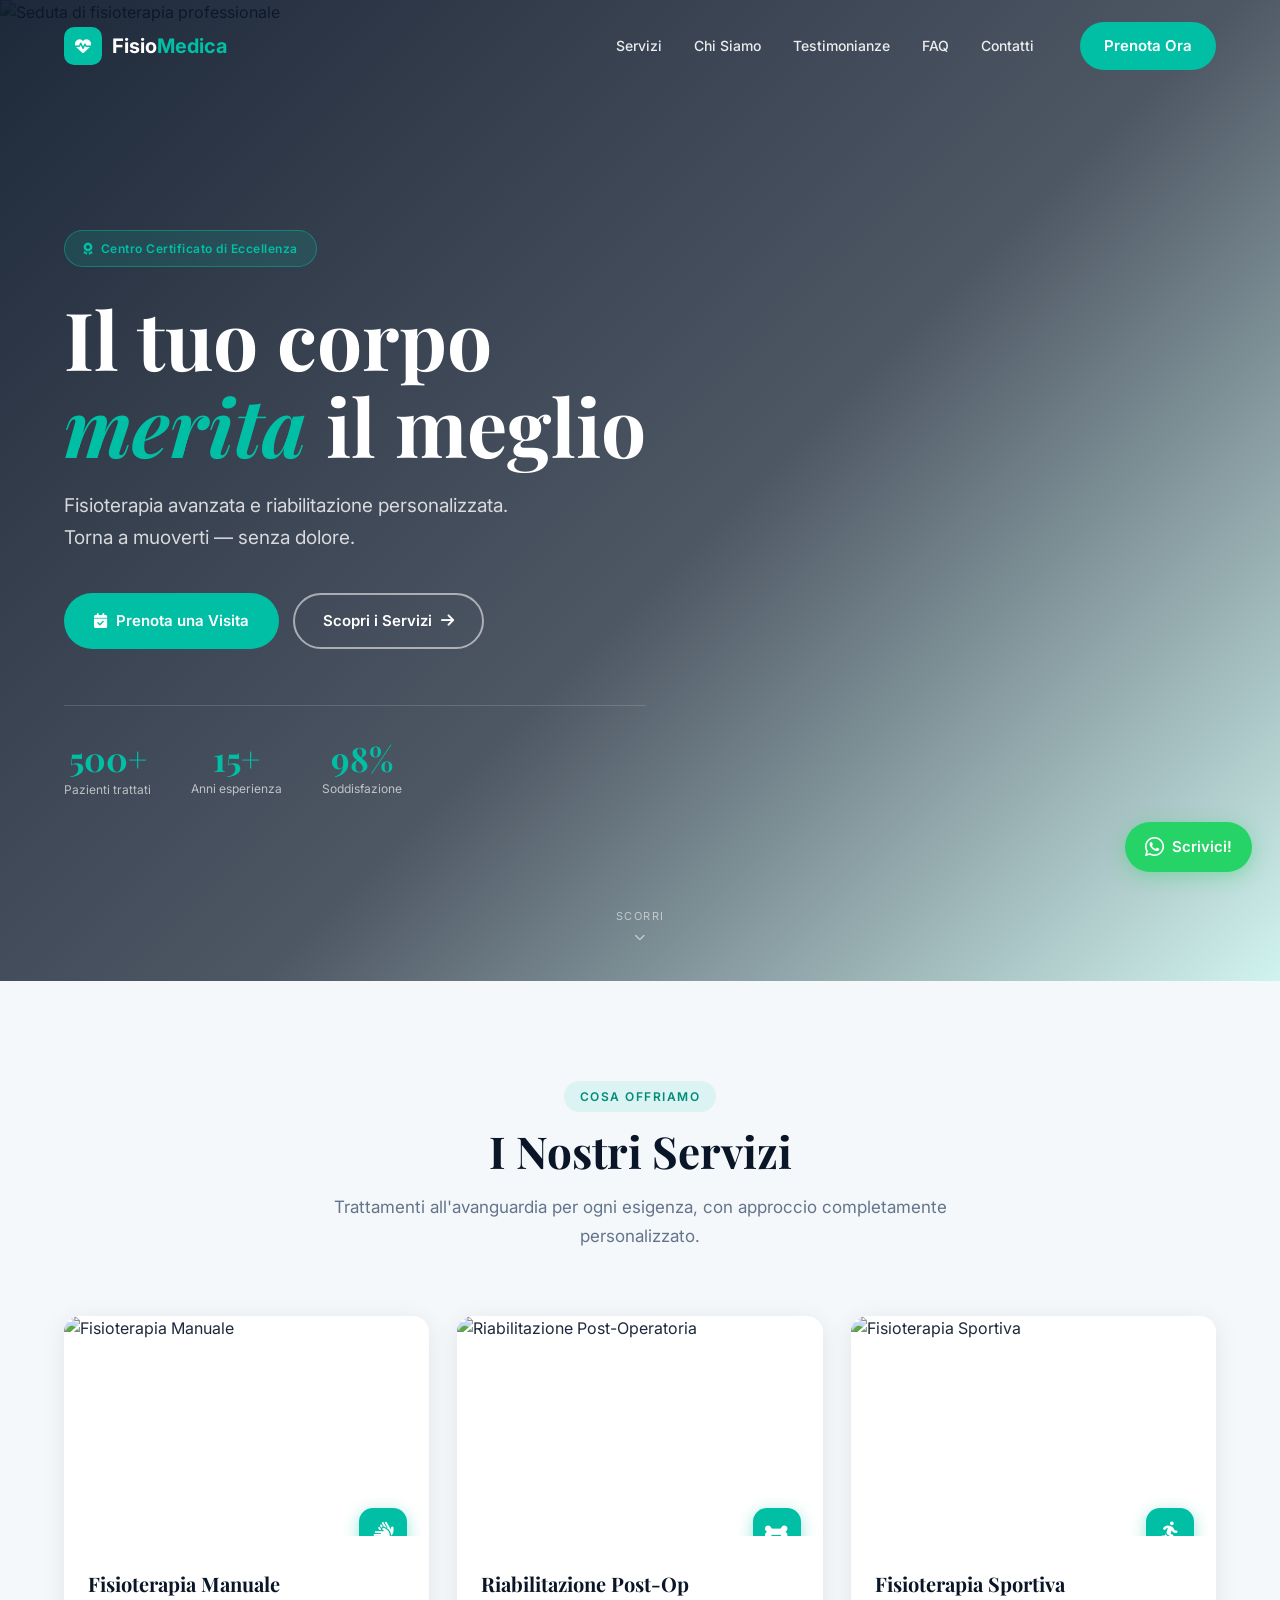
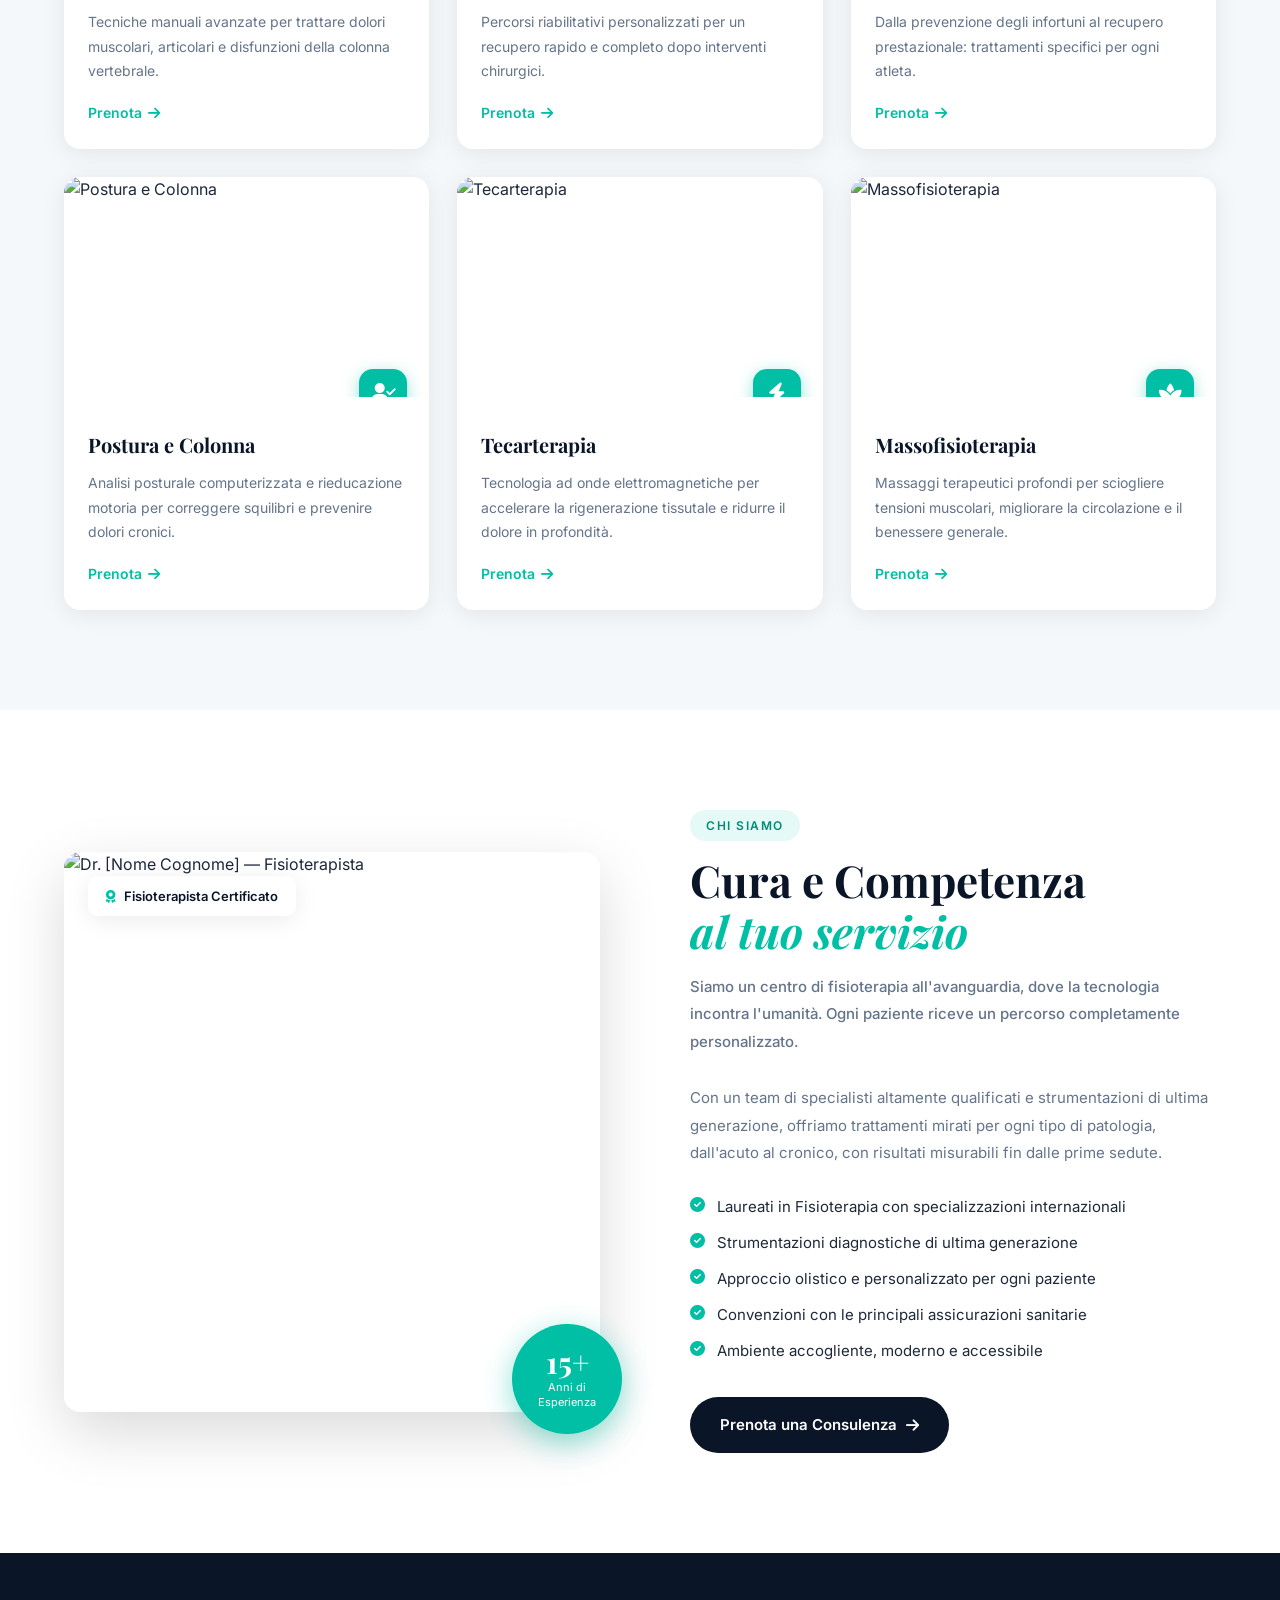
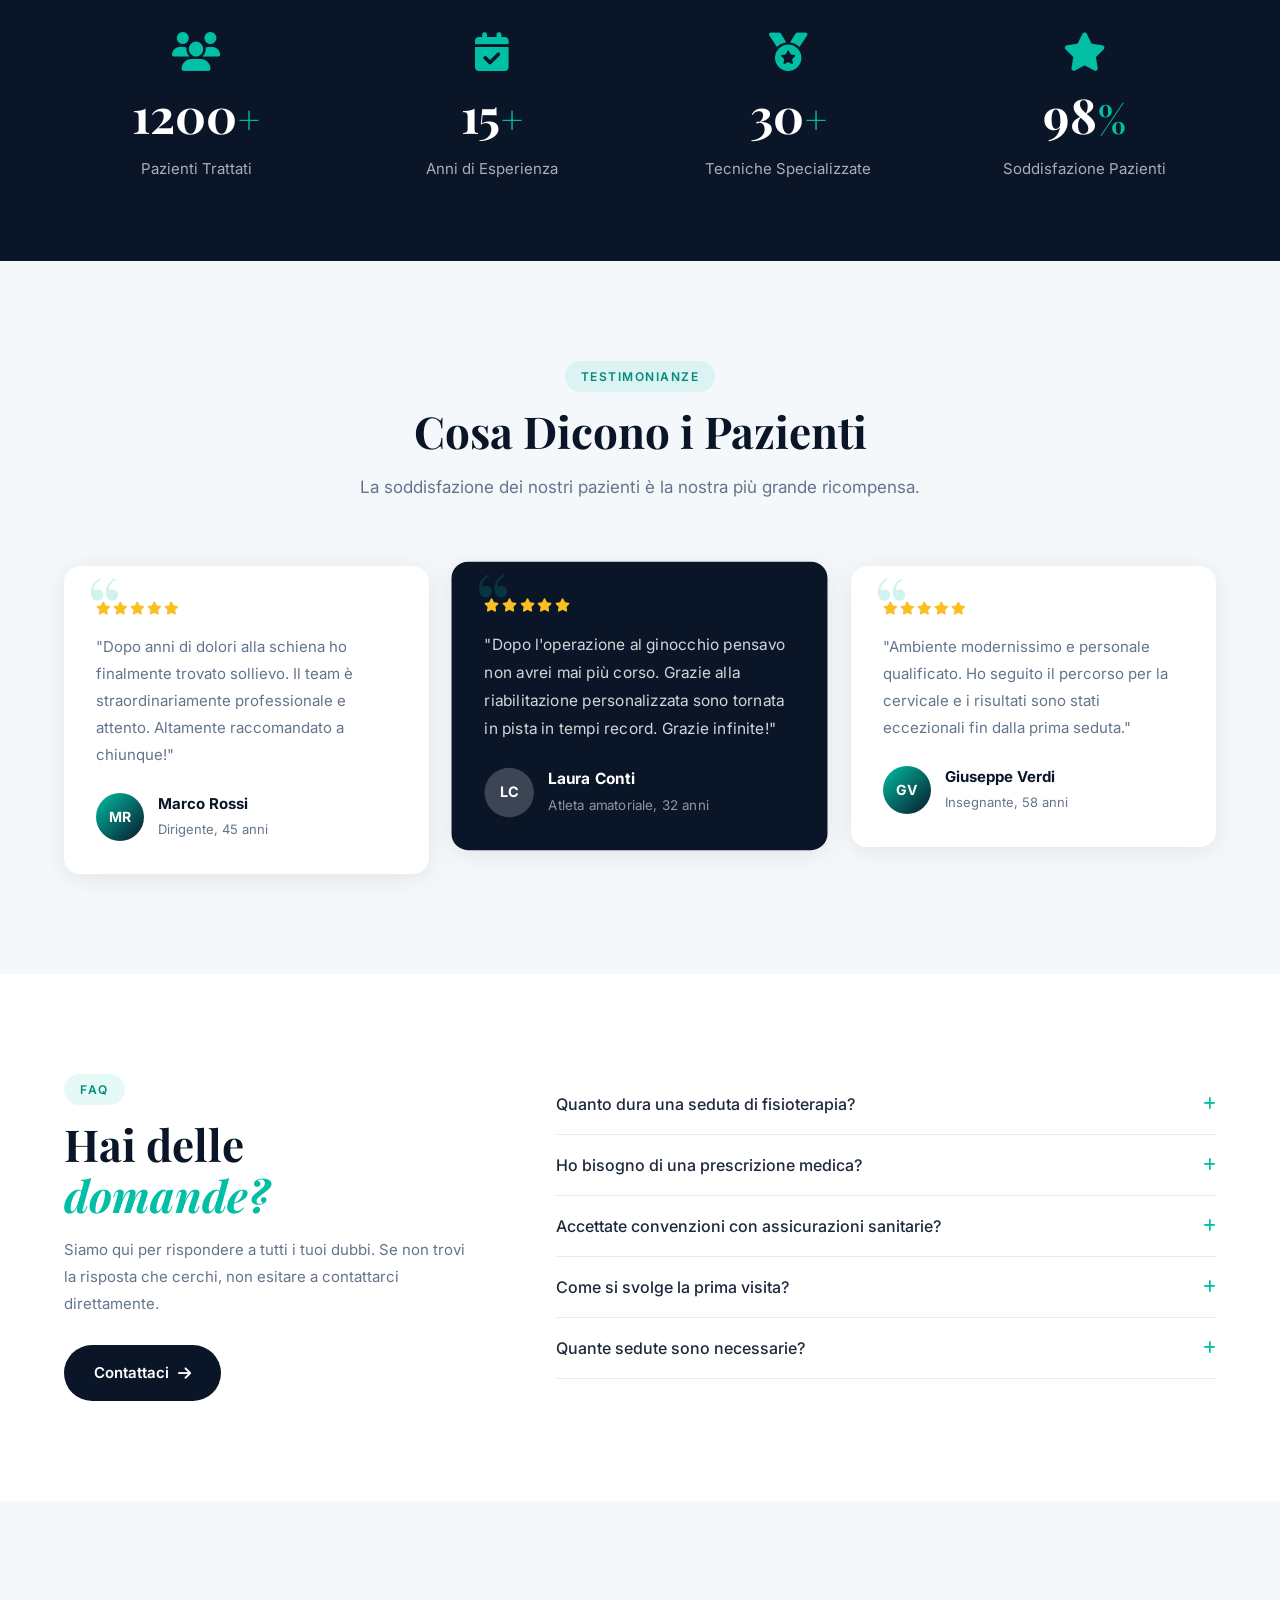
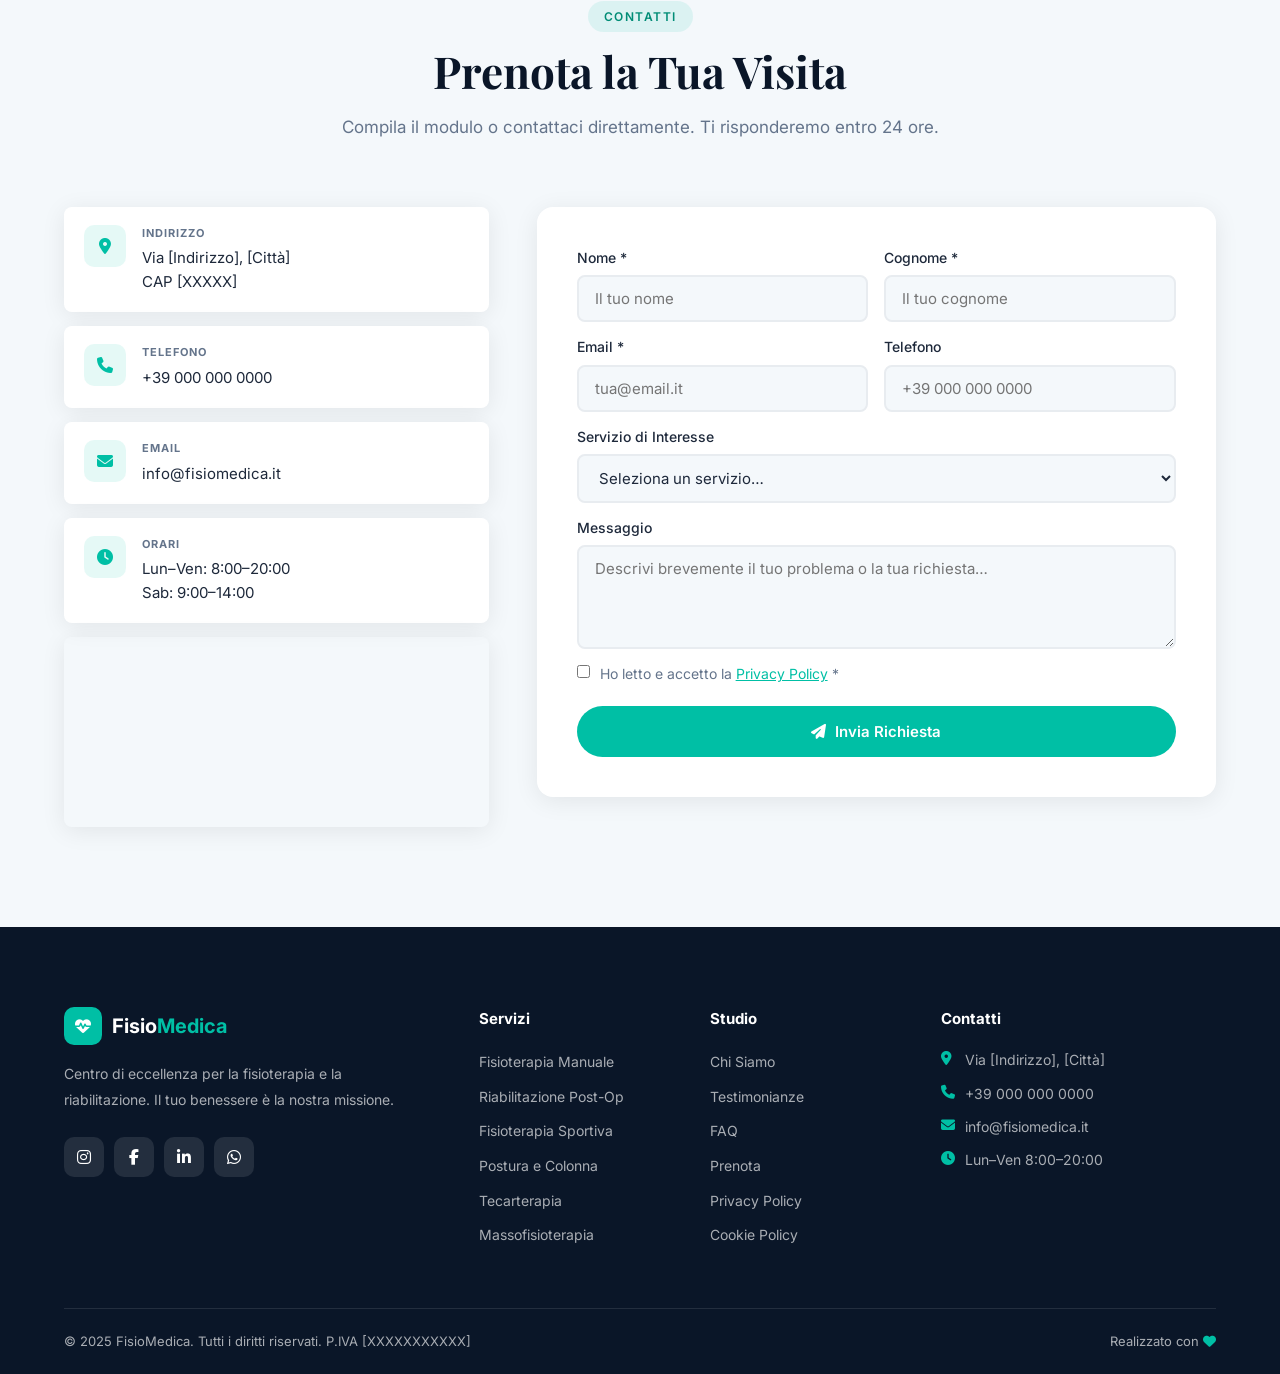
==== index.html @ 2ef1a416 "Add files via upload" ====
<!DOCTYPE html>
<html lang="it">
<head>
  <meta charset="UTF-8">
  <meta name="viewport" content="width=device-width, initial-scale=1.0">
  <title>FisioMedica | Fisioterapia Avanzata</title>
  <meta name="description" content="Centro di fisioterapia avanzata. Trattamenti personalizzati, tecnologie all'avanguardia e professionisti esperti per il tuo recupero.">
  <meta property="og:title" content="FisioMedica | Fisioterapia Avanzata">
  <meta property="og:description" content="Centro di eccellenza per la fisioterapia e la riabilitazione.">
  <meta property="og:type" content="website">
  <link rel="icon" href="data:image/svg+xml,<svg xmlns='http://www.w3.org/2000/svg' viewBox='0 0 100 100'><text y='.9em' font-size='90'>🩺</text></svg>">
  <link rel="preconnect" href="https://fonts.googleapis.com">
  <link rel="preconnect" href="https://fonts.gstatic.com" crossorigin>
  <link href="https://fonts.googleapis.com/css2?family=Playfair+Display:ital,wght@0,400;0,600;0,700;1,400&family=Inter:wght@300;400;500;600&display=swap" rel="stylesheet">
  <link rel="stylesheet" href="https://cdnjs.cloudflare.com/ajax/libs/font-awesome/6.5.0/css/all.min.css">
  <link rel="stylesheet" href="css/style.css">
</head>
<body>

<!-- NAVBAR -->
<nav class="navbar" id="navbar">
  <div class="nav-container">
    <a href="#" class="nav-logo">
      <span class="logo-icon"><i class="fas fa-heartbeat"></i></span>
      <span class="logo-text">Fisio<span class="accent">Medica</span></span>
    </a>
    <ul class="nav-menu" id="navMenu">
      <li><a href="#servizi"       class="nav-link">Servizi</a></li>
      <li><a href="#about"         class="nav-link">Chi Siamo</a></li>
      <li><a href="#testimonianze" class="nav-link">Testimonianze</a></li>
      <li><a href="#faq"           class="nav-link">FAQ</a></li>
      <li><a href="#contatti"      class="nav-link">Contatti</a></li>
    </ul>
    <a href="#contatti" class="btn btn-accent nav-cta">Prenota Ora</a>
    <button class="hamburger" id="hamburger" aria-label="Apri menu">
      <span></span><span></span><span></span>
    </button>
  </div>
</nav>

<!-- HERO -->
<section class="hero" id="hero">
  <div class="hero-bg">
    <img
      src="https://images.unsplash.com/photo-1576091160399-112ba8d25d1f?auto=format&fit=crop&w=1920&q=80"
      alt="Seduta di fisioterapia professionale"
      class="hero-img">
    <div class="hero-overlay"></div>
  </div>
  <div class="hero-content">
    <div class="hero-badge">
      <i class="fas fa-award"></i>
      <span>Centro Certificato di Eccellenza</span>
    </div>
    <h1 class="hero-title">
      Il tuo corpo<br>
      <em>merita</em> il meglio
    </h1>
    <p class="hero-subtitle">
      Fisioterapia avanzata e riabilitazione personalizzata.<br>
      Torna a muoverti — senza dolore.
    </p>
    <div class="hero-cta">
      <a href="#contatti" class="btn btn-accent">
        <i class="fas fa-calendar-check"></i>Prenota una Visita
      </a>
      <a href="#servizi" class="btn btn-ghost">
        Scopri i Servizi<i class="fas fa-arrow-right"></i>
      </a>
    </div>
    <div class="hero-stats">
      <div class="hero-stat">
        <span class="stat-number">500+</span>
        <span class="stat-label">Pazienti trattati</span>
      </div>
      <div class="hero-stat">
        <span class="stat-number">15+</span>
        <span class="stat-label">Anni esperienza</span>
      </div>
      <div class="hero-stat">
        <span class="stat-number">98%</span>
        <span class="stat-label">Soddisfazione</span>
      </div>
    </div>
  </div>
  <a href="#servizi" class="hero-scroll" aria-label="Scorri verso il basso">
    <span>Scorri</span>
    <i class="fas fa-chevron-down"></i>
  </a>
</section>

<!-- SERVICES -->
<section class="services" id="servizi">
  <div class="container">
    <div class="section-header fade-in">
      <span class="section-tag">Cosa Offriamo</span>
      <h2 class="section-title">I Nostri Servizi</h2>
      <p class="section-subtitle">Trattamenti all'avanguardia per ogni esigenza, con approccio completamente personalizzato.</p>
    </div>
    <div class="services-grid">

      <div class="service-card fade-in">
        <div class="service-img">
          <img src="https://images.unsplash.com/photo-1559757148-5c350d0d3c56?auto=format&fit=crop&w=600&q=80"
               alt="Fisioterapia Manuale" loading="lazy">
          <div class="service-icon"><i class="fas fa-hands"></i></div>
        </div>
        <div class="service-body">
          <h3>Fisioterapia Manuale</h3>
          <p>Tecniche manuali avanzate per trattare dolori muscolari, articolari e disfunzioni della colonna vertebrale.</p>
          <a href="#contatti" class="service-link">Prenota <i class="fas fa-arrow-right"></i></a>
        </div>
      </div>

      <div class="service-card fade-in">
        <div class="service-img">
          <img src="https://images.unsplash.com/photo-1571019613454-1cb2f99b2d8b?auto=format&fit=crop&w=600&q=80"
               alt="Riabilitazione Post-Operatoria" loading="lazy">
          <div class="service-icon"><i class="fas fa-bone"></i></div>
        </div>
        <div class="service-body">
          <h3>Riabilitazione Post-Op</h3>
          <p>Percorsi riabilitativi personalizzati per un recupero rapido e completo dopo interventi chirurgici.</p>
          <a href="#contatti" class="service-link">Prenota <i class="fas fa-arrow-right"></i></a>
        </div>
      </div>

      <div class="service-card fade-in">
        <div class="service-img">
          <img src="https://images.unsplash.com/photo-1517836357463-d25dfeac3438?auto=format&fit=crop&w=600&q=80"
               alt="Fisioterapia Sportiva" loading="lazy">
          <div class="service-icon"><i class="fas fa-running"></i></div>
        </div>
        <div class="service-body">
          <h3>Fisioterapia Sportiva</h3>
          <p>Dalla prevenzione degli infortuni al recupero prestazionale: trattamenti specifici per ogni atleta.</p>
          <a href="#contatti" class="service-link">Prenota <i class="fas fa-arrow-right"></i></a>
        </div>
      </div>

      <div class="service-card fade-in">
        <div class="service-img">
          <img src="https://images.unsplash.com/photo-1518611012118-696072aa579a?auto=format&fit=crop&w=600&q=80"
               alt="Postura e Colonna" loading="lazy">
          <div class="service-icon"><i class="fas fa-user-check"></i></div>
        </div>
        <div class="service-body">
          <h3>Postura e Colonna</h3>
          <p>Analisi posturale computerizzata e rieducazione motoria per correggere squilibri e prevenire dolori cronici.</p>
          <a href="#contatti" class="service-link">Prenota <i class="fas fa-arrow-right"></i></a>
        </div>
      </div>

      <div class="service-card fade-in">
        <div class="service-img">
          <img src="https://images.unsplash.com/photo-1505751172876-fa1923c5c528?auto=format&fit=crop&w=600&q=80"
               alt="Tecarterapia" loading="lazy">
          <div class="service-icon"><i class="fas fa-bolt"></i></div>
        </div>
        <div class="service-body">
          <h3>Tecarterapia</h3>
          <p>Tecnologia ad onde elettromagnetiche per accelerare la rigenerazione tissutale e ridurre il dolore in profondità.</p>
          <a href="#contatti" class="service-link">Prenota <i class="fas fa-arrow-right"></i></a>
        </div>
      </div>

      <div class="service-card fade-in">
        <div class="service-img">
          <img src="https://images.unsplash.com/photo-1544161515-4ab6ce6db874?auto=format&fit=crop&w=600&q=80"
               alt="Massofisioterapia" loading="lazy">
          <div class="service-icon"><i class="fas fa-spa"></i></div>
        </div>
        <div class="service-body">
          <h3>Massofisioterapia</h3>
          <p>Massaggi terapeutici profondi per sciogliere tensioni muscolari, migliorare la circolazione e il benessere generale.</p>
          <a href="#contatti" class="service-link">Prenota <i class="fas fa-arrow-right"></i></a>
        </div>
      </div>

    </div>
  </div>
</section>

<!-- ABOUT -->
<section class="about" id="about">
  <div class="container">
    <div class="about-grid">

      <div class="about-image fade-in">
        <div class="about-img-wrap">
          <img src="https://images.unsplash.com/photo-1612349317150-e413f6a5b16d?auto=format&fit=crop&w=800&q=80"
               alt="Dr. [Nome Cognome] — Fisioterapista" loading="lazy">
          <div class="about-badge">
            <i class="fas fa-award"></i>
            Fisioterapista Certificato
          </div>
        </div>
        <div class="about-exp">
          <span class="exp-number">15+</span>
          <span class="exp-text">Anni di<br>Esperienza</span>
        </div>
      </div>

      <div class="about-content fade-in">
        <span class="section-tag">Chi Siamo</span>
        <h2 class="section-title">Cura e Competenza<br><em>al tuo servizio</em></h2>
        <p class="about-lead">Siamo un centro di fisioterapia all'avanguardia, dove la tecnologia incontra l'umanità. Ogni paziente riceve un percorso completamente personalizzato.</p>
        <p>Con un team di specialisti altamente qualificati e strumentazioni di ultima generazione, offriamo trattamenti mirati per ogni tipo di patologia, dall'acuto al cronico, con risultati misurabili fin dalle prime sedute.</p>
        <ul class="about-features">
          <li><i class="fas fa-check-circle"></i> Laureati in Fisioterapia con specializzazioni internazionali</li>
          <li><i class="fas fa-check-circle"></i> Strumentazioni diagnostiche di ultima generazione</li>
          <li><i class="fas fa-check-circle"></i> Approccio olistico e personalizzato per ogni paziente</li>
          <li><i class="fas fa-check-circle"></i> Convenzioni con le principali assicurazioni sanitarie</li>
          <li><i class="fas fa-check-circle"></i> Ambiente accogliente, moderno e accessibile</li>
        </ul>
        <a href="#contatti" class="btn btn-primary">
          Prenota una Consulenza <i class="fas fa-arrow-right"></i>
        </a>
      </div>

    </div>
  </div>
</section>

<!-- STATS -->
<section class="stats">
  <div class="container">
    <div class="stats-grid">
      <div class="stat-item fade-in">
        <i class="fas fa-users stat-icon"></i>
        <div class="stat-count">
          <span class="counter" data-target="1200">0</span><span class="stat-suffix">+</span>
        </div>
        <p>Pazienti Trattati</p>
      </div>
      <div class="stat-item fade-in">
        <i class="fas fa-calendar-check stat-icon"></i>
        <div class="stat-count">
          <span class="counter" data-target="15">0</span><span class="stat-suffix">+</span>
        </div>
        <p>Anni di Esperienza</p>
      </div>
      <div class="stat-item fade-in">
        <i class="fas fa-medal stat-icon"></i>
        <div class="stat-count">
          <span class="counter" data-target="30">0</span><span class="stat-suffix">+</span>
        </div>
        <p>Tecniche Specializzate</p>
      </div>
      <div class="stat-item fade-in">
        <i class="fas fa-star stat-icon"></i>
        <div class="stat-count">
          <span class="counter" data-target="98">0</span><span class="stat-suffix">%</span>
        </div>
        <p>Soddisfazione Pazienti</p>
      </div>
    </div>
  </div>
</section>

<!-- TESTIMONIALS -->
<section class="testimonials" id="testimonianze">
  <div class="container">
    <div class="section-header fade-in">
      <span class="section-tag">Testimonianze</span>
      <h2 class="section-title">Cosa Dicono i Pazienti</h2>
      <p class="section-subtitle">La soddisfazione dei nostri pazienti è la nostra più grande ricompensa.</p>
    </div>
    <div class="testimonials-grid">

      <div class="testimonial-card fade-in">
        <div class="stars">
          <i class="fas fa-star"></i><i class="fas fa-star"></i><i class="fas fa-star"></i><i class="fas fa-star"></i><i class="fas fa-star"></i>
        </div>
        <p>"Dopo anni di dolori alla schiena ho finalmente trovato sollievo. Il team è straordinariamente professionale e attento. Altamente raccomandato a chiunque!"</p>
        <div class="testimonial-author">
          <div class="author-avatar">MR</div>
          <div class="author-info">
            <strong>Marco Rossi</strong>
            <span>Dirigente, 45 anni</span>
          </div>
        </div>
      </div>

      <div class="testimonial-card featured fade-in">
        <div class="stars">
          <i class="fas fa-star"></i><i class="fas fa-star"></i><i class="fas fa-star"></i><i class="fas fa-star"></i><i class="fas fa-star"></i>
        </div>
        <p>"Dopo l'operazione al ginocchio pensavo non avrei mai più corso. Grazie alla riabilitazione personalizzata sono tornata in pista in tempi record. Grazie infinite!"</p>
        <div class="testimonial-author">
          <div class="author-avatar">LC</div>
          <div class="author-info">
            <strong>Laura Conti</strong>
            <span>Atleta amatoriale, 32 anni</span>
          </div>
        </div>
      </div>

      <div class="testimonial-card fade-in">
        <div class="stars">
          <i class="fas fa-star"></i><i class="fas fa-star"></i><i class="fas fa-star"></i><i class="fas fa-star"></i><i class="fas fa-star"></i>
        </div>
        <p>"Ambiente modernissimo e personale qualificato. Ho seguito il percorso per la cervicale e i risultati sono stati eccezionali fin dalla prima seduta."</p>
        <div class="testimonial-author">
          <div class="author-avatar">GV</div>
          <div class="author-info">
            <strong>Giuseppe Verdi</strong>
            <span>Insegnante, 58 anni</span>
          </div>
        </div>
      </div>

    </div>
  </div>
</section>

<!-- FAQ -->
<section class="faq" id="faq">
  <div class="container">
    <div class="faq-grid">

      <div class="faq-header fade-in">
        <span class="section-tag">FAQ</span>
        <h2 class="section-title">Hai delle<br><em>domande?</em></h2>
        <p>Siamo qui per rispondere a tutti i tuoi dubbi. Se non trovi la risposta che cerchi, non esitare a contattarci direttamente.</p>
        <a href="#contatti" class="btn btn-primary">Contattaci <i class="fas fa-arrow-right"></i></a>
      </div>

      <div class="faq-list">

        <div class="faq-item fade-in">
          <button class="faq-question">
            <span>Quanto dura una seduta di fisioterapia?</span>
            <i class="fas fa-plus"></i>
          </button>
          <div class="faq-answer">
            <p>La durata varia in base al trattamento. Una seduta standard dura dai 45 ai 60 minuti. Per la Tecarterapia può essere più breve (30 min), mentre per sedute di riabilitazione complessa può arrivare a 90 minuti.</p>
          </div>
        </div>

        <div class="faq-item fade-in">
          <button class="faq-question">
            <span>Ho bisogno di una prescrizione medica?</span>
            <i class="fas fa-plus"></i>
          </button>
          <div class="faq-answer">
            <p>Per le prestazioni in convenzione SSN è necessaria la prescrizione del medico di base o specialista. Per le prestazioni private non è obbligatoria, ma è consigliata per un percorso di cura ottimale.</p>
          </div>
        </div>

        <div class="faq-item fade-in">
          <button class="faq-question">
            <span>Accettate convenzioni con assicurazioni sanitarie?</span>
            <i class="fas fa-plus"></i>
          </button>
          <div class="faq-answer">
            <p>Sì, lavoriamo con le principali assicurazioni e fondi integrativi (Unisalute, Previmedical, Generali, MetaSalute e altri). Contattaci per verificare la tua copertura specifica.</p>
          </div>
        </div>

        <div class="faq-item fade-in">
          <button class="faq-question">
            <span>Come si svolge la prima visita?</span>
            <i class="fas fa-plus"></i>
          </button>
          <div class="faq-answer">
            <p>La prima visita include un'anamnesi approfondita, valutazione posturale e funzionale, test specifici per la tua problematica e la definizione di un piano terapeutico personalizzato. Dura circa 60–75 minuti.</p>
          </div>
        </div>

        <div class="faq-item fade-in">
          <button class="faq-question">
            <span>Quante sedute sono necessarie?</span>
            <i class="fas fa-plus"></i>
          </button>
          <div class="faq-answer">
            <p>Il numero dipende dalla patologia e dalla risposta individuale al trattamento. In media si lavora su cicli da 8–12 sedute, ma il piano viene sempre rivisto in base ai progressi del paziente.</p>
          </div>
        </div>

      </div>
    </div>
  </div>
</section>

<!-- CONTACT -->
<section class="contact" id="contatti">
  <div class="container">
    <div class="section-header fade-in">
      <span class="section-tag">Contatti</span>
      <h2 class="section-title">Prenota la Tua Visita</h2>
      <p class="section-subtitle">Compila il modulo o contattaci direttamente. Ti risponderemo entro 24 ore.</p>
    </div>
    <div class="contact-grid">

      <div class="contact-info fade-in">
        <div class="contact-card">
          <i class="fas fa-map-marker-alt"></i>
          <div><h4>Indirizzo</h4><p>Via [Indirizzo], [Città]<br>CAP [XXXXX]</p></div>
        </div>
        <div class="contact-card">
          <i class="fas fa-phone"></i>
          <div><h4>Telefono</h4><p><a href="tel:+390000000000">+39 000 000 0000</a></p></div>
        </div>
        <div class="contact-card">
          <i class="fas fa-envelope"></i>
          <div><h4>Email</h4><p><a href="mailto:info@fisiomedica.it">info@fisiomedica.it</a></p></div>
        </div>
        <div class="contact-card">
          <i class="fas fa-clock"></i>
          <div><h4>Orari</h4><p>Lun–Ven: 8:00–20:00<br>Sab: 9:00–14:00</p></div>
        </div>
        <div class="contact-map">
          <!-- Sostituisci con le coordinate del tuo studio -->
          <iframe
            src="https://www.google.com/maps/embed?pb=!1m18!1m12!1m3!1d89484.73!2d9.1012!3d45.4642!2m3!1f0!2f0!3f0!3m2!1i1024!2i768!4f13.1!3m3!1m2!1s0x4786c1493f1275e7%3A0x3cffcd13c6740e8d!2sMilano%20MI!5e0!3m2!1sit!2sit!4v1600000000000"
            loading="lazy" title="Mappa dello studio" allowfullscreen></iframe>
        </div>
      </div>

      <form class="contact-form fade-in" id="contactForm" novalidate>
        <div class="form-row">
          <div class="form-group">
            <label for="nome">Nome *</label>
            <input type="text" id="nome" name="nome" placeholder="Il tuo nome" required>
          </div>
          <div class="form-group">
            <label for="cognome">Cognome *</label>
            <input type="text" id="cognome" name="cognome" placeholder="Il tuo cognome" required>
          </div>
        </div>
        <div class="form-row">
          <div class="form-group">
            <label for="email">Email *</label>
            <input type="email" id="email" name="email" placeholder="tua@email.it" required>
          </div>
          <div class="form-group">
            <label for="telefono">Telefono</label>
            <input type="tel" id="telefono" name="telefono" placeholder="+39 000 000 0000">
          </div>
        </div>
        <div class="form-group">
          <label for="servizio">Servizio di Interesse</label>
          <select id="servizio" name="servizio">
            <option value="">Seleziona un servizio…</option>
            <option value="manuale">Fisioterapia Manuale</option>
            <option value="postop">Riabilitazione Post-Operatoria</option>
            <option value="sportiva">Fisioterapia Sportiva</option>
            <option value="postura">Postura e Colonna</option>
            <option value="tecar">Tecarterapia</option>
            <option value="massaggio">Massofisioterapia</option>
          </select>
        </div>
        <div class="form-group">
          <label for="messaggio">Messaggio</label>
          <textarea id="messaggio" name="messaggio" rows="4" placeholder="Descrivi brevemente il tuo problema o la tua richiesta…"></textarea>
        </div>
        <div class="form-check">
          <input type="checkbox" id="privacy" name="privacy" required>
          <label for="privacy">Ho letto e accetto la <a href="#">Privacy Policy</a> *</label>
        </div>
        <button type="submit" class="btn btn-accent btn-full">
          <i class="fas fa-paper-plane"></i>Invia Richiesta
        </button>
        <div class="form-success" id="formSuccess">
          <i class="fas fa-check-circle"></i>
          <span>Richiesta inviata! Ti contatteremo al più presto.</span>
        </div>
      </form>

    </div>
  </div>
</section>

<!-- FOOTER -->
<footer class="footer">
  <div class="container">
    <div class="footer-grid">

      <div class="footer-brand">
        <a href="#" class="nav-logo footer-logo">
          <span class="logo-icon"><i class="fas fa-heartbeat"></i></span>
          <span class="logo-text">Fisio<span class="accent">Medica</span></span>
        </a>
        <p>Centro di eccellenza per la fisioterapia e la riabilitazione. Il tuo benessere è la nostra missione.</p>
        <div class="social-links">
          <a href="#" aria-label="Instagram"><i class="fab fa-instagram"></i></a>
          <a href="#" aria-label="Facebook"><i class="fab fa-facebook-f"></i></a>
          <a href="#" aria-label="LinkedIn"><i class="fab fa-linkedin-in"></i></a>
          <a href="#" aria-label="WhatsApp"><i class="fab fa-whatsapp"></i></a>
        </div>
      </div>

      <div class="footer-links">
        <h4>Servizi</h4>
        <ul>
          <li><a href="#servizi">Fisioterapia Manuale</a></li>
          <li><a href="#servizi">Riabilitazione Post-Op</a></li>
          <li><a href="#servizi">Fisioterapia Sportiva</a></li>
          <li><a href="#servizi">Postura e Colonna</a></li>
          <li><a href="#servizi">Tecarterapia</a></li>
          <li><a href="#servizi">Massofisioterapia</a></li>
        </ul>
      </div>

      <div class="footer-links">
        <h4>Studio</h4>
        <ul>
          <li><a href="#about">Chi Siamo</a></li>
          <li><a href="#testimonianze">Testimonianze</a></li>
          <li><a href="#faq">FAQ</a></li>
          <li><a href="#contatti">Prenota</a></li>
          <li><a href="#">Privacy Policy</a></li>
          <li><a href="#">Cookie Policy</a></li>
        </ul>
      </div>

      <div class="footer-contact">
        <h4>Contatti</h4>
        <ul>
          <li><i class="fas fa-map-marker-alt"></i> Via [Indirizzo], [Città]</li>
          <li><i class="fas fa-phone"></i> <a href="tel:+390000000000">+39 000 000 0000</a></li>
          <li><i class="fas fa-envelope"></i> <a href="mailto:info@fisiomedica.it">info@fisiomedica.it</a></li>
          <li><i class="fas fa-clock"></i> Lun–Ven 8:00–20:00</li>
        </ul>
      </div>

    </div>
    <div class="footer-bottom">
      <p>&copy; 2025 FisioMedica. Tutti i diritti riservati. P.IVA [XXXXXXXXXXX]</p>
      <p>Realizzato con <i class="fas fa-heart"></i></p>
    </div>
  </div>
</footer>

<!-- FLOATING ELEMENTS -->
<a href="https://wa.me/390000000000" class="whatsapp-btn" target="_blank" rel="noopener noreferrer" aria-label="Scrivici su WhatsApp">
  <i class="fab fa-whatsapp"></i><span>Scrivici!</span>
</a>

<button class="back-to-top" id="backToTop" aria-label="Torna in cima">
  <i class="fas fa-chevron-up"></i>
</button>

<script src="js/main.js"></script>
</body>
</html>
---- css/style.css ----
/* =====================================================
   FISIOMEDICA — Design System
   Palette: Navy #0A1628 · Teal #00BFA5 · White #FAFAFA
   Fonts: Playfair Display (serif) + Inter (sans)
===================================================== */

/* ── Variables ── */
:root {
  --primary:      #0A1628;
  --primary-light:#162840;
  --accent:       #00BFA5;
  --accent-dark:  #008c76;
  --accent-pale:  rgba(0,191,165,.1);
  --gold:         #F0C040;
  --white:        #FFFFFF;
  --light:        #F4F8FB;
  --gray-100:     #F4F6F8;
  --gray-200:     #E8ECF0;
  --gray-400:     #9CA3AF;
  --text:         #1E293B;
  --text-light:   #64748B;
  --r:            16px;
  --r-sm:         8px;
  --shadow:       0 4px 24px rgba(0,0,0,.08);
  --shadow-lg:    0 20px 60px rgba(0,0,0,.15);
  --ease:         all .3s ease;
  --serif:        'Playfair Display', Georgia, serif;
  --sans:         'Inter', system-ui, sans-serif;
}

/* ── Reset ── */
*, *::before, *::after { box-sizing: border-box; margin: 0; padding: 0; }
html  { scroll-behavior: smooth; font-size: 16px; }
body  { font-family: var(--sans); color: var(--text); background: var(--white); line-height: 1.6; overflow-x: hidden; }
img   { max-width: 100%; height: auto; display: block; }
a     { text-decoration: none; color: inherit; }
button{ cursor: pointer; border: none; background: none; font-family: var(--sans); }
ul    { list-style: none; }

/* ── Layout ── */
.container { max-width: 1200px; margin: 0 auto; padding: 0 24px; }
section    { padding: 100px 0; }

/* ── Section Headers ── */
.section-header  { text-align: center; max-width: 640px; margin: 0 auto 64px; }
.section-tag     {
  display: inline-block;
  background: var(--accent-pale);
  color: var(--accent-dark);
  padding: 6px 16px;
  border-radius: 50px;
  font-size: 12px;
  font-weight: 600;
  letter-spacing: 1.5px;
  text-transform: uppercase;
  margin-bottom: 14px;
}
.section-title {
  font-family: var(--serif);
  font-size: clamp(2rem, 4vw, 2.75rem);
  color: var(--primary);
  line-height: 1.15;
  margin-bottom: 16px;
}
.section-title em { color: var(--accent); font-style: italic; }
.section-subtitle { color: var(--text-light); font-size: 17px; line-height: 1.75; }

/* ── Buttons ── */
.btn {
  display: inline-flex;
  align-items: center;
  gap: 9px;
  padding: 14px 28px;
  border-radius: 50px;
  font-family: var(--sans);
  font-weight: 600;
  font-size: 15px;
  transition: var(--ease);
  border: 2px solid transparent;
  cursor: pointer;
}
.btn-primary {
  background: var(--primary); color: var(--white);
}
.btn-primary:hover {
  background: var(--primary-light);
  transform: translateY(-2px);
  box-shadow: 0 8px 24px rgba(10,22,40,.3);
}
.btn-accent {
  background: var(--accent); color: var(--white);
}
.btn-accent:hover {
  background: var(--accent-dark);
  transform: translateY(-2px);
  box-shadow: 0 8px 24px rgba(0,191,165,.4);
}
.btn-ghost {
  background: transparent;
  color: var(--white);
  border-color: rgba(255,255,255,.55);
}
.btn-ghost:hover {
  background: rgba(255,255,255,.1);
  border-color: var(--white);
}
.btn-full { width: 100%; justify-content: center; }

/* ── Scroll Animations ── */
.fade-in {
  opacity: 0;
  transform: translateY(28px);
  transition: opacity .65s ease, transform .65s ease;
}
.fade-in.visible { opacity: 1; transform: translateY(0); }

/* ══════════════════════════════════════════
   NAVBAR
══════════════════════════════════════════ */
.navbar {
  position: fixed; top: 0; width: 100%; z-index: 1000;
  padding: 22px 0;
  transition: var(--ease);
}
.navbar.scrolled {
  background: rgba(255,255,255,.95);
  backdrop-filter: blur(20px);
  -webkit-backdrop-filter: blur(20px);
  padding: 12px 0;
  box-shadow: 0 2px 20px rgba(0,0,0,.08);
}
.nav-container {
  max-width: 1200px; margin: 0 auto; padding: 0 24px;
  display: flex; align-items: center; gap: 24px;
}
.nav-logo {
  display: flex; align-items: center; gap: 10px;
  font-weight: 700; font-size: 20px;
  color: var(--white);
  transition: var(--ease);
  flex-shrink: 0;
}
.navbar.scrolled .nav-logo { color: var(--primary); }
.logo-icon {
  width: 38px; height: 38px;
  background: var(--accent);
  border-radius: 10px;
  display: flex; align-items: center; justify-content: center;
  color: #fff; font-size: 16px;
}
.logo-text .accent { color: var(--accent); }
.nav-menu {
  display: flex; align-items: center; gap: 4px;
  margin-left: auto;
}
.nav-link {
  padding: 8px 14px;
  border-radius: 8px;
  font-size: 14px; font-weight: 500;
  color: rgba(255,255,255,.9);
  transition: var(--ease);
}
.nav-link:hover { color: #fff; background: rgba(255,255,255,.1); }
.navbar.scrolled .nav-link       { color: var(--text); }
.navbar.scrolled .nav-link:hover { color: var(--accent); background: var(--accent-pale); }
.nav-cta { margin-left: 8px; padding: 10px 22px; }
.hamburger {
  display: none; flex-direction: column; gap: 5px;
  padding: 4px; margin-left: auto;
}
.hamburger span {
  display: block; width: 24px; height: 2px;
  background: #fff; border-radius: 2px; transition: var(--ease);
}
.navbar.scrolled .hamburger span       { background: var(--primary); }
.hamburger.active span:nth-child(1)    { transform: translateY(7px) rotate(45deg); }
.hamburger.active span:nth-child(2)    { opacity: 0; }
.hamburger.active span:nth-child(3)    { transform: translateY(-7px) rotate(-45deg); }

/* ══════════════════════════════════════════
   HERO
══════════════════════════════════════════ */
.hero {
  position: relative; min-height: 100vh;
  display: flex; align-items: center; overflow: hidden;
}
.hero-bg  { position: absolute; inset: 0; z-index: 0; }
.hero-img { width: 100%; height: 100%; object-fit: cover; object-position: center; }
.hero-overlay {
  position: absolute; inset: 0;
  background: linear-gradient(
    135deg,
    rgba(10,22,40,.92) 0%,
    rgba(10,22,40,.72) 55%,
    rgba(0,191,165,.18) 100%
  );
}
.hero-content {
  position: relative; z-index: 1;
  max-width: 720px;
  padding: 130px 24px 80px;
  margin-left: max(24px, calc((100vw - 1200px)/2));
}

/* Hero entry animation */
.hero-content > * {
  animation: heroUp .8s ease both;
}
.hero-content > *:nth-child(1) { animation-delay: .15s; }
.hero-content > *:nth-child(2) { animation-delay: .3s;  }
.hero-content > *:nth-child(3) { animation-delay: .45s; }
.hero-content > *:nth-child(4) { animation-delay: .6s;  }
.hero-content > *:nth-child(5) { animation-delay: .75s; }

@keyframes heroUp {
  from { opacity: 0; transform: translateY(32px); }
  to   { opacity: 1; transform: translateY(0);    }
}

.hero-badge {
  display: inline-flex; align-items: center; gap: 8px;
  background: rgba(0,191,165,.15);
  border: 1px solid rgba(0,191,165,.45);
  color: var(--accent);
  padding: 8px 18px; border-radius: 50px;
  font-size: 12px; font-weight: 600; letter-spacing: .5px;
  margin-bottom: 28px;
  backdrop-filter: blur(10px);
}
.hero-title {
  font-family: var(--serif);
  font-size: clamp(2.8rem, 7vw, 5rem);
  color: #fff; line-height: 1.08; margin-bottom: 22px;
}
.hero-title em { color: var(--accent); font-style: italic; }
.hero-subtitle {
  font-size: clamp(16px, 2vw, 19px);
  color: rgba(255,255,255,.8); line-height: 1.7; margin-bottom: 38px;
}
.hero-cta { display: flex; flex-wrap: wrap; gap: 14px; margin-bottom: 56px; }
.hero-stats {
  display: flex; gap: 40px;
  padding-top: 36px;
  border-top: 1px solid rgba(255,255,255,.15);
}
.hero-stat { text-align: center; }
.hero-stat .stat-number {
  display: block;
  font-family: var(--serif); font-size: 2.1rem; font-weight: 700;
  color: var(--accent); line-height: 1;
}
.hero-stat .stat-label {
  font-size: 12px; color: rgba(255,255,255,.65); margin-top: 4px;
}
.hero-scroll {
  position: absolute; bottom: 38px; left: 50%; transform: translateX(-50%);
  z-index: 1;
  display: flex; flex-direction: column; align-items: center; gap: 6px;
  color: rgba(255,255,255,.55);
  font-size: 11px; letter-spacing: 1.5px; text-transform: uppercase;
  animation: bounce 2.2s ease-in-out infinite;
}
@keyframes bounce {
  0%,100% { transform: translateX(-50%) translateY(0);  }
  50%      { transform: translateX(-50%) translateY(9px); }
}

/* ══════════════════════════════════════════
   SERVICES
══════════════════════════════════════════ */
.services { background: var(--light); }
.services-grid {
  display: grid;
  grid-template-columns: repeat(3, 1fr);
  gap: 28px;
}
.service-card {
  background: var(--white);
  border-radius: var(--r); overflow: hidden;
  box-shadow: var(--shadow);
  transition: transform .35s ease, box-shadow .35s ease;
}
.service-card:hover {
  transform: translateY(-10px);
  box-shadow: var(--shadow-lg);
}
.service-img  { position: relative; height: 220px; overflow: hidden; }
.service-img img {
  width: 100%; height: 100%; object-fit: cover;
  transition: transform .5s ease;
}
.service-card:hover .service-img img { transform: scale(1.06); }
.service-icon {
  position: absolute; bottom: -20px; right: 22px;
  width: 48px; height: 48px;
  background: var(--accent); color: #fff;
  border-radius: 14px;
  display: flex; align-items: center; justify-content: center;
  font-size: 20px;
  box-shadow: 0 4px 16px rgba(0,191,165,.4);
}
.service-body { padding: 32px 24px 24px; }
.service-body h3 {
  font-family: var(--serif); font-size: 1.25rem;
  color: var(--primary); margin-bottom: 10px;
}
.service-body p {
  color: var(--text-light); font-size: 14px; line-height: 1.75; margin-bottom: 16px;
}
.service-link {
  font-size: 14px; font-weight: 600; color: var(--accent);
  display: inline-flex; align-items: center; gap: 6px;
  transition: gap .2s ease;
}
.service-link:hover { gap: 11px; }

/* ══════════════════════════════════════════
   ABOUT
══════════════════════════════════════════ */
.about { background: var(--white); }
.about-grid {
  display: grid; grid-template-columns: 1fr 1fr;
  gap: 80px; align-items: center;
}
.about-image { position: relative; }
.about-img-wrap {
  position: relative;
  border-radius: var(--r); overflow: hidden;
  box-shadow: var(--shadow-lg);
}
.about-img-wrap img {
  width: 100%; height: 560px; object-fit: cover;
}
.about-badge {
  position: absolute; top: 24px; left: 24px;
  background: rgba(255,255,255,.95);
  backdrop-filter: blur(10px);
  padding: 10px 18px; border-radius: 10px;
  font-size: 13px; font-weight: 600; color: var(--primary);
  display: flex; align-items: center; gap: 8px;
  box-shadow: var(--shadow);
}
.about-badge i { color: var(--accent); }
.about-exp {
  position: absolute; bottom: -22px; right: -22px;
  width: 110px; height: 110px;
  background: var(--accent); border-radius: 50%;
  display: flex; flex-direction: column;
  align-items: center; justify-content: center;
  color: #fff; text-align: center;
  box-shadow: 0 8px 30px rgba(0,191,165,.45);
}
.exp-number {
  font-family: var(--serif); font-size: 1.9rem; font-weight: 700; line-height: 1;
}
.exp-text { font-size: 11px; line-height: 1.4; margin-top: 3px; }
.about-content { padding: 0 0 0 10px; }
.about-lead {
  font-size: 18px; color: var(--text); line-height: 1.75;
  font-weight: 500; margin-bottom: 14px;
}
.about-content > p {
  color: var(--text-light); line-height: 1.85; margin-bottom: 28px; font-size: 15px;
}
.about-features { display: flex; flex-direction: column; gap: 12px; margin-bottom: 34px; }
.about-features li {
  display: flex; align-items: flex-start; gap: 12px;
  font-size: 15px; color: var(--text);
}
.about-features li i { color: var(--accent); margin-top: 2px; flex-shrink: 0; }

/* ══════════════════════════════════════════
   STATS
══════════════════════════════════════════ */
.stats {
  background: var(--primary);
  padding: 80px 0;
}
.stats-grid {
  display: grid; grid-template-columns: repeat(4,1fr);
  gap: 32px; text-align: center;
}
.stat-item { color: #fff; }
.stat-icon  { font-size: 2.4rem; color: var(--accent); display: block; margin-bottom: 16px; }
.stat-count { display: flex; align-items: baseline; justify-content: center; gap: 1px; }
.counter    { font-family: var(--serif); font-size: 3rem; font-weight: 700; line-height: 1; }
.stat-suffix{ font-family: var(--serif); font-size: 2.4rem; font-weight: 700; color: var(--accent); }
.stat-item > p { color: rgba(255,255,255,.65); font-size: 15px; margin-top: 8px; }

/* ══════════════════════════════════════════
   TESTIMONIALS
══════════════════════════════════════════ */
.testimonials { background: var(--light); }
.testimonials-grid {
  display: grid; grid-template-columns: repeat(3,1fr);
  gap: 28px; align-items: start;
}
.testimonial-card {
  background: var(--white);
  border-radius: var(--r); padding: 32px;
  box-shadow: var(--shadow); position: relative;
  transition: var(--ease);
}
.testimonial-card:hover { transform: translateY(-5px); box-shadow: var(--shadow-lg); }
.testimonial-card.featured {
  background: var(--primary); color: #fff;
  transform: scale(1.03);
}
.testimonial-card.featured:hover { transform: scale(1.03) translateY(-5px); }
.testimonial-card::before {
  content: '\201C';
  font-family: var(--serif); font-size: 88px;
  color: var(--accent); opacity: .18;
  position: absolute; top: -4px; left: 22px; line-height: 1;
}
.stars { color: #FBBF24; font-size: 13px; letter-spacing: 2px; margin-bottom: 14px; }
.testimonial-card p {
  font-size: 15px; line-height: 1.8;
  color: var(--text-light); margin-bottom: 24px; position: relative;
}
.testimonial-card.featured p { color: rgba(255,255,255,.82); }
.testimonial-author { display: flex; align-items: center; gap: 14px; }
.author-avatar {
  width: 48px; height: 48px; flex-shrink: 0;
  background: linear-gradient(135deg, var(--accent), var(--primary));
  border-radius: 50%;
  display: flex; align-items: center; justify-content: center;
  font-weight: 700; color: #fff; font-size: 14px;
}
.testimonial-card.featured .author-avatar { background: rgba(255,255,255,.2); }
.author-info strong { display: block; font-size: 15px; color: var(--primary); }
.testimonial-card.featured .author-info strong { color: #fff; }
.author-info span   { font-size: 13px; color: var(--text-light); }
.testimonial-card.featured .author-info span { color: rgba(255,255,255,.55); }

/* ══════════════════════════════════════════
   FAQ
══════════════════════════════════════════ */
.faq { background: var(--white); }
.faq-grid {
  display: grid; grid-template-columns: 1fr 1.6fr;
  gap: 80px; align-items: start;
}
.faq-header { position: sticky; top: 110px; }
.faq-header .section-title { margin-bottom: 16px; }
.faq-header p { color: var(--text-light); line-height: 1.8; font-size: 15px; margin-bottom: 28px; }
.faq-item { border-bottom: 1px solid var(--gray-200); }
.faq-question {
  width: 100%; display: flex; justify-content: space-between; align-items: center;
  padding: 20px 0; gap: 16px;
  font-size: 16px; font-weight: 500; color: var(--text); text-align: left;
  transition: color .2s;
}
.faq-question:hover { color: var(--accent); }
.faq-question i { flex-shrink: 0; font-size: 14px; color: var(--accent); transition: transform .3s ease; }
.faq-item.open .faq-question i { transform: rotate(45deg); }
.faq-answer { overflow: hidden; max-height: 0; transition: max-height .4s ease; }
.faq-answer p { padding-bottom: 20px; color: var(--text-light); line-height: 1.8; font-size: 15px; }

/* ══════════════════════════════════════════
   CONTACT
══════════════════════════════════════════ */
.contact { background: var(--light); }
.contact-grid {
  display: grid; grid-template-columns: 1fr 1.6fr;
  gap: 48px; align-items: start;
}
.contact-info { display: flex; flex-direction: column; gap: 14px; }
.contact-card {
  display: flex; align-items: flex-start; gap: 16px;
  background: var(--white); padding: 18px 20px;
  border-radius: var(--r-sm); box-shadow: var(--shadow);
}
.contact-card > i {
  width: 42px; height: 42px; flex-shrink: 0;
  background: var(--accent-pale); color: var(--accent);
  border-radius: 10px;
  display: flex; align-items: center; justify-content: center;
  font-size: 16px;
}
.contact-card h4 {
  font-size: 11px; text-transform: uppercase; letter-spacing: 1px;
  color: var(--text-light); margin-bottom: 4px;
}
.contact-card p      { font-size: 15px; color: var(--text); }
.contact-card a      { color: var(--text); transition: color .2s; }
.contact-card a:hover{ color: var(--accent); }
.contact-map { border-radius: var(--r-sm); overflow: hidden; height: 190px; box-shadow: var(--shadow); }
.contact-map iframe  { width: 100%; height: 100%; border: none; }

/* Form */
.contact-form { background: var(--white); padding: 40px; border-radius: var(--r); box-shadow: var(--shadow); }
.form-row { display: grid; grid-template-columns: 1fr 1fr; gap: 16px; }
.form-group { display: flex; flex-direction: column; gap: 6px; margin-bottom: 14px; }
.form-group label { font-size: 14px; font-weight: 500; color: var(--text); }
.form-group input,
.form-group select,
.form-group textarea {
  padding: 12px 16px;
  border: 2px solid var(--gray-200);
  border-radius: var(--r-sm);
  font-size: 15px; font-family: var(--sans); color: var(--text);
  background: var(--light);
  transition: border-color .2s, box-shadow .2s;
  outline: none;
}
.form-group input:focus,
.form-group select:focus,
.form-group textarea:focus {
  border-color: var(--accent);
  background: var(--white);
  box-shadow: 0 0 0 4px rgba(0,191,165,.1);
}
.form-group textarea { resize: vertical; }
.form-check {
  display: flex; align-items: flex-start; gap: 10px;
  margin-bottom: 20px;
  font-size: 14px; color: var(--text-light);
}
.form-check input { margin-top: 2px; accent-color: var(--accent); }
.form-check a     { color: var(--accent); text-decoration: underline; }
.form-success {
  display: none; align-items: center; gap: 10px;
  padding: 14px 18px; margin-top: 14px;
  background: rgba(0,191,165,.08);
  border: 1px solid var(--accent);
  border-radius: var(--r-sm);
  color: var(--accent-dark); font-weight: 500; font-size: 15px;
}
.form-success i { font-size: 20px; }

/* ══════════════════════════════════════════
   FOOTER
══════════════════════════════════════════ */
.footer { background: var(--primary); color: rgba(255,255,255,.65); padding: 80px 0 0; }
.footer-grid {
  display: grid; grid-template-columns: 2fr 1fr 1fr 1.5fr;
  gap: 48px; padding-bottom: 60px;
}
.footer-logo { margin-bottom: 16px; color: #fff !important; }
.footer-brand p { font-size: 14px; line-height: 1.85; margin-bottom: 24px; }
.social-links { display: flex; gap: 10px; }
.social-links a {
  width: 40px; height: 40px;
  background: rgba(255,255,255,.1); border-radius: 10px;
  display: flex; align-items: center; justify-content: center;
  color: #fff; font-size: 16px;
  transition: var(--ease);
}
.social-links a:hover { background: var(--accent); transform: translateY(-2px); }
.footer-links h4,
.footer-contact h4 { color: #fff; font-size: 15px; margin-bottom: 18px; }
.footer-links ul  { display: flex; flex-direction: column; gap: 9px; }
.footer-links a   { font-size: 14px; transition: var(--ease); }
.footer-links a:hover { color: var(--accent); padding-left: 4px; }
.footer-contact ul { display: flex; flex-direction: column; gap: 11px; }
.footer-contact li { display: flex; align-items: flex-start; gap: 10px; font-size: 14px; }
.footer-contact i  { color: var(--accent); width: 14px; margin-top: 2px; flex-shrink: 0; }
.footer-contact a  { transition: color .2s; }
.footer-contact a:hover { color: var(--accent); }
.footer-bottom {
  border-top: 1px solid rgba(255,255,255,.1);
  padding: 22px 0;
  display: flex; justify-content: space-between; align-items: center;
  font-size: 13px;
}
.footer-bottom i { color: var(--accent); }

/* ══════════════════════════════════════════
   FLOATING ELEMENTS
══════════════════════════════════════════ */
.whatsapp-btn {
  position: fixed; bottom: 28px; right: 28px; z-index: 200;
  display: flex; align-items: center; gap: 8px;
  background: #25D366; color: #fff;
  padding: 13px 20px; border-radius: 50px;
  font-size: 15px; font-weight: 600;
  box-shadow: 0 4px 20px rgba(37,211,102,.4);
  transition: var(--ease);
  animation: pulse 2.5s ease-in-out infinite;
}
.whatsapp-btn:hover {
  transform: scale(1.06);
  box-shadow: 0 8px 30px rgba(37,211,102,.55);
  animation: none;
}
.whatsapp-btn i { font-size: 22px; }
@keyframes pulse {
  0%,100% { box-shadow: 0 4px 20px rgba(37,211,102,.4); }
  50%      { box-shadow: 0 4px 32px rgba(37,211,102,.7); }
}
.back-to-top {
  position: fixed; bottom: 28px; left: 28px; z-index: 200;
  width: 48px; height: 48px;
  background: var(--primary); color: #fff;
  border-radius: 12px;
  display: flex; align-items: center; justify-content: center;
  font-size: 18px; box-shadow: var(--shadow);
  opacity: 0; pointer-events: none;
  transform: translateY(10px);
  transition: var(--ease);
}
.back-to-top.visible { opacity: 1; pointer-events: all; transform: translateY(0); }
.back-to-top:hover   { background: var(--accent); transform: translateY(-2px); }

/* ══════════════════════════════════════════
   RESPONSIVE — 1024px
══════════════════════════════════════════ */
@media (max-width: 1024px) {
  .services-grid { grid-template-columns: repeat(2, 1fr); }
  .about-grid    { gap: 48px; }
  .footer-grid   { grid-template-columns: 1fr 1fr; gap: 36px; }
}

/* ══════════════════════════════════════════
   RESPONSIVE — 768px
══════════════════════════════════════════ */
@media (max-width: 768px) {
  section { padding: 72px 0; }

  /* Mobile nav */
  .hamburger { display: flex; }
  .nav-menu {
    position: fixed; top: 0; right: -100%;
    width: min(320px, 85vw); height: 100vh;
    background: var(--primary);
    flex-direction: column; justify-content: center; align-items: center;
    padding: 80px 40px; gap: 18px;
    transition: right .35s ease;
  }
  .nav-menu.open { right: 0; }
  .nav-link { font-size: 18px !important; color: rgba(255,255,255,.9) !important; padding: 12px 28px !important; }
  .nav-link:hover { color: #fff !important; background: rgba(255,255,255,.08) !important; }
  .nav-cta { display: none; }

  /* Hero */
  .hero-content { padding: 120px 24px 60px; margin-left: 0; }
  .hero-stats   { gap: 22px; }
  .hero-cta     { flex-direction: column; }
  .hero-cta .btn{ width: 100%; justify-content: center; }

  /* Services */
  .services-grid { grid-template-columns: 1fr; }

  /* About */
  .about-grid { grid-template-columns: 1fr; }
  .about-img-wrap img { height: 360px; }
  .about-content { padding: 0; }
  .about-exp { bottom: 16px; right: 16px; }

  /* Stats */
  .stats-grid { grid-template-columns: repeat(2,1fr); gap: 36px; }

  /* Testimonials */
  .testimonials-grid { grid-template-columns: 1fr; }
  .testimonial-card.featured { transform: none; }
  .testimonial-card.featured:hover { transform: translateY(-5px); }

  /* FAQ */
  .faq-grid { grid-template-columns: 1fr; }
  .faq-header { position: static; }

  /* Contact */
  .contact-grid { grid-template-columns: 1fr; }
  .form-row     { grid-template-columns: 1fr; }
  .contact-form { padding: 28px 20px; }

  /* Footer */
  .footer-grid   { grid-template-columns: 1fr; }
  .footer-bottom { flex-direction: column; gap: 6px; text-align: center; }
}

/* ══════════════════════════════════════════
   RESPONSIVE — 480px
══════════════════════════════════════════ */
@media (max-width: 480px) {
  .hero-title   { font-size: 2.4rem; }
  .stats-grid   { grid-template-columns: 1fr 1fr; }
  .hero-stats   { flex-wrap: wrap; gap: 16px; }
  .whatsapp-btn span { display: none; }
  .whatsapp-btn { border-radius: 50%; width: 56px; height: 56px; padding: 0; justify-content: center; }
}
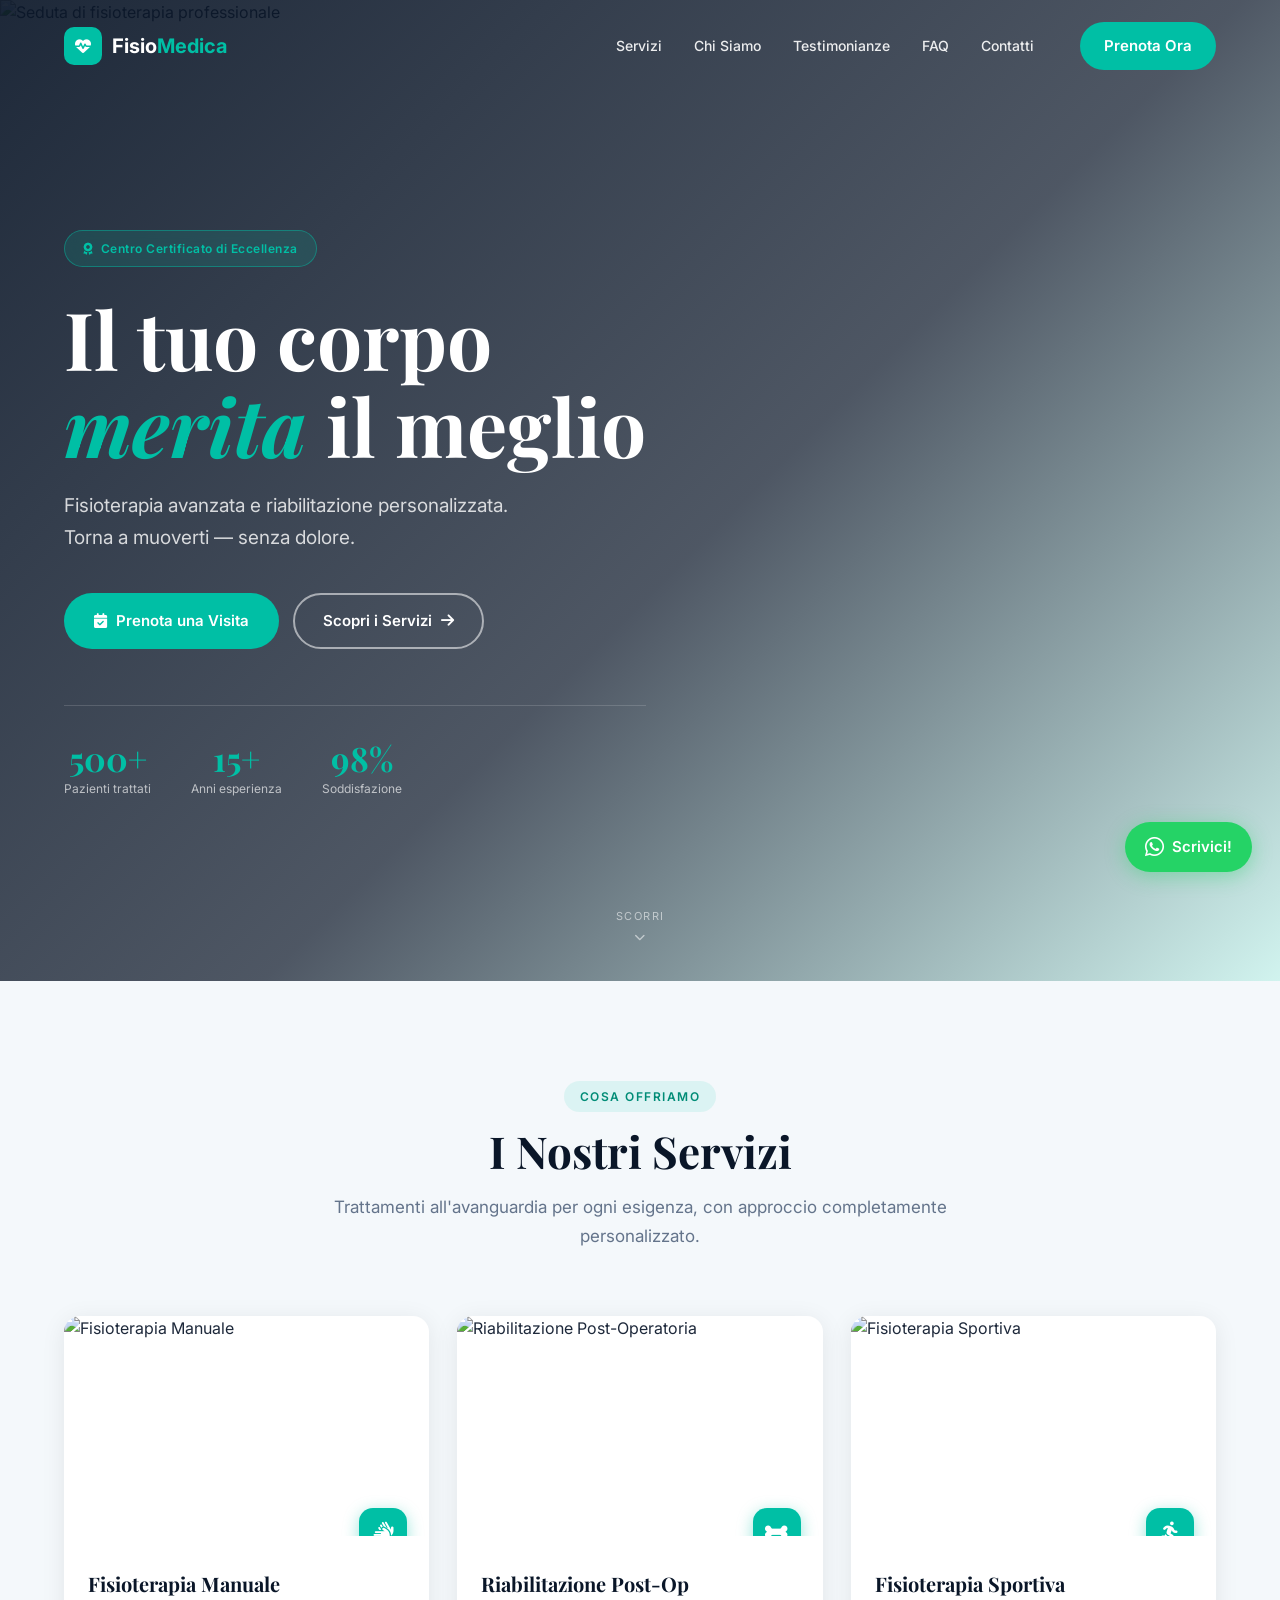
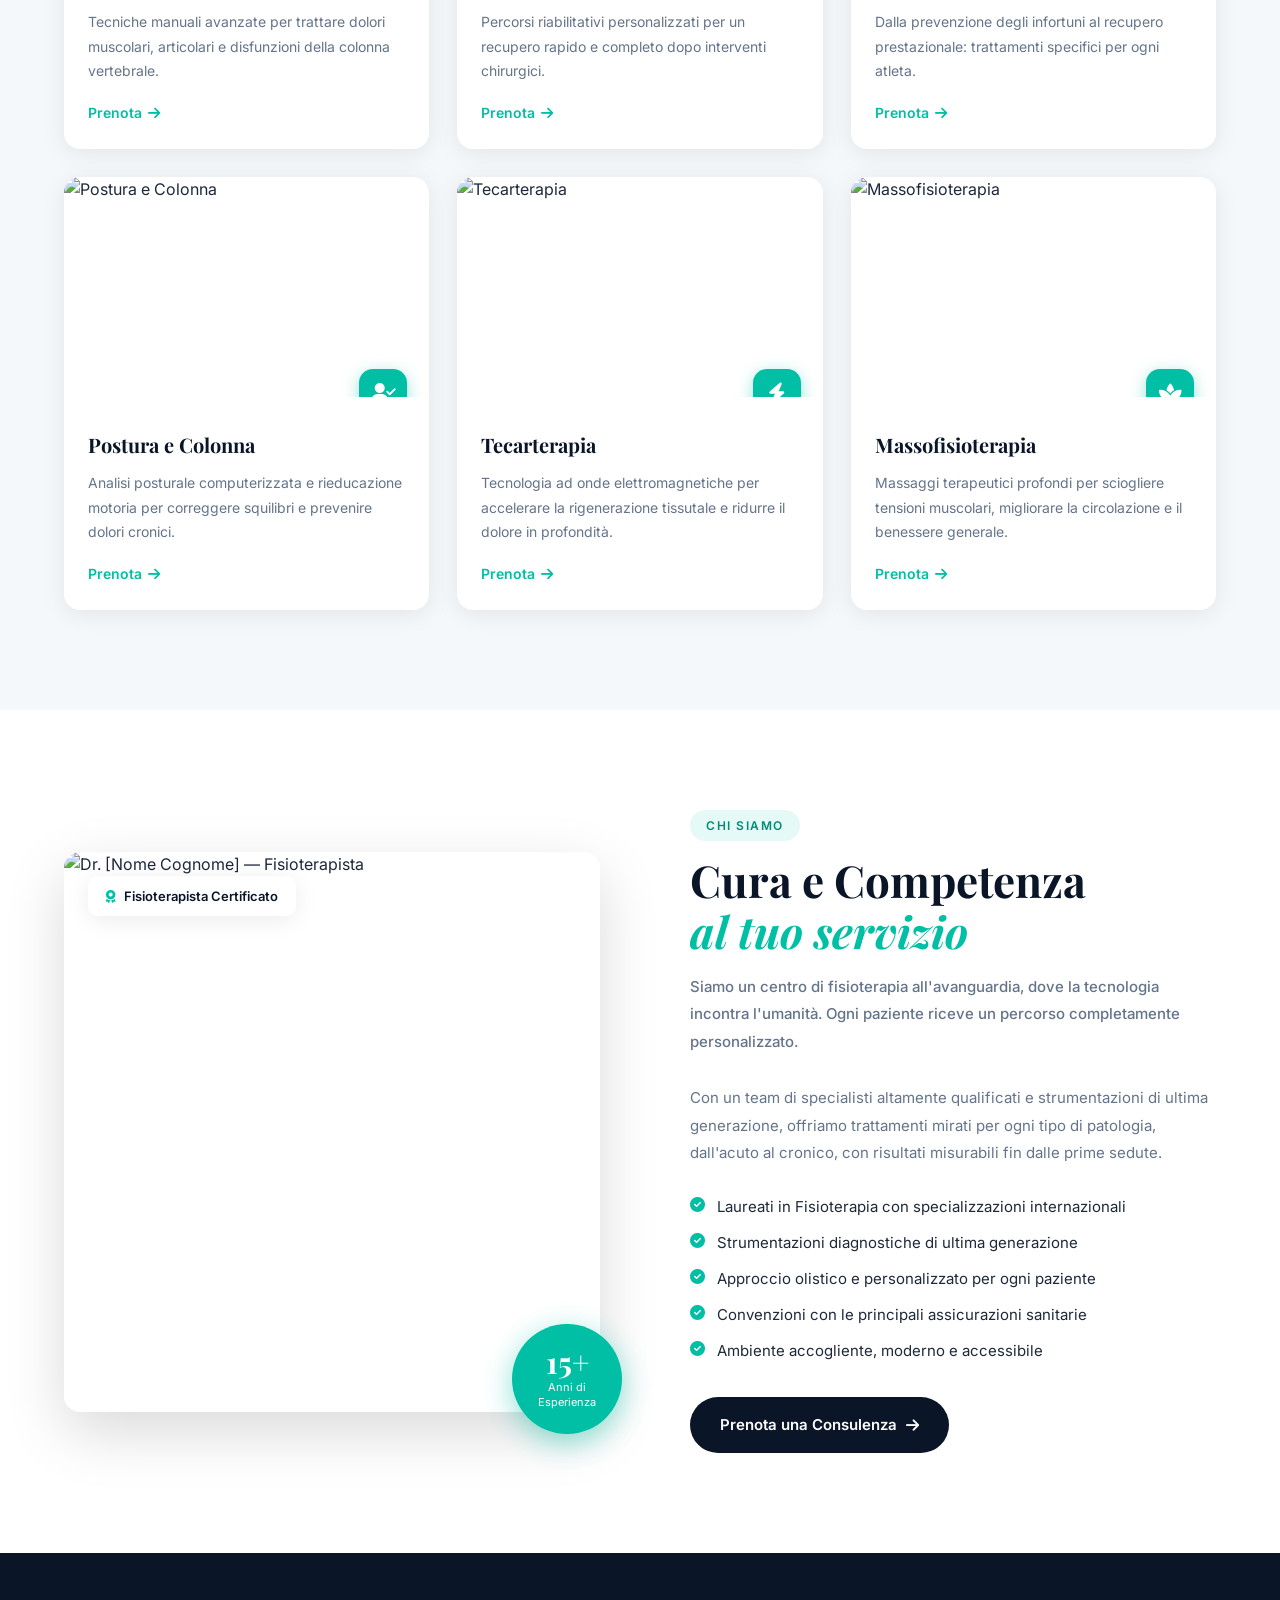
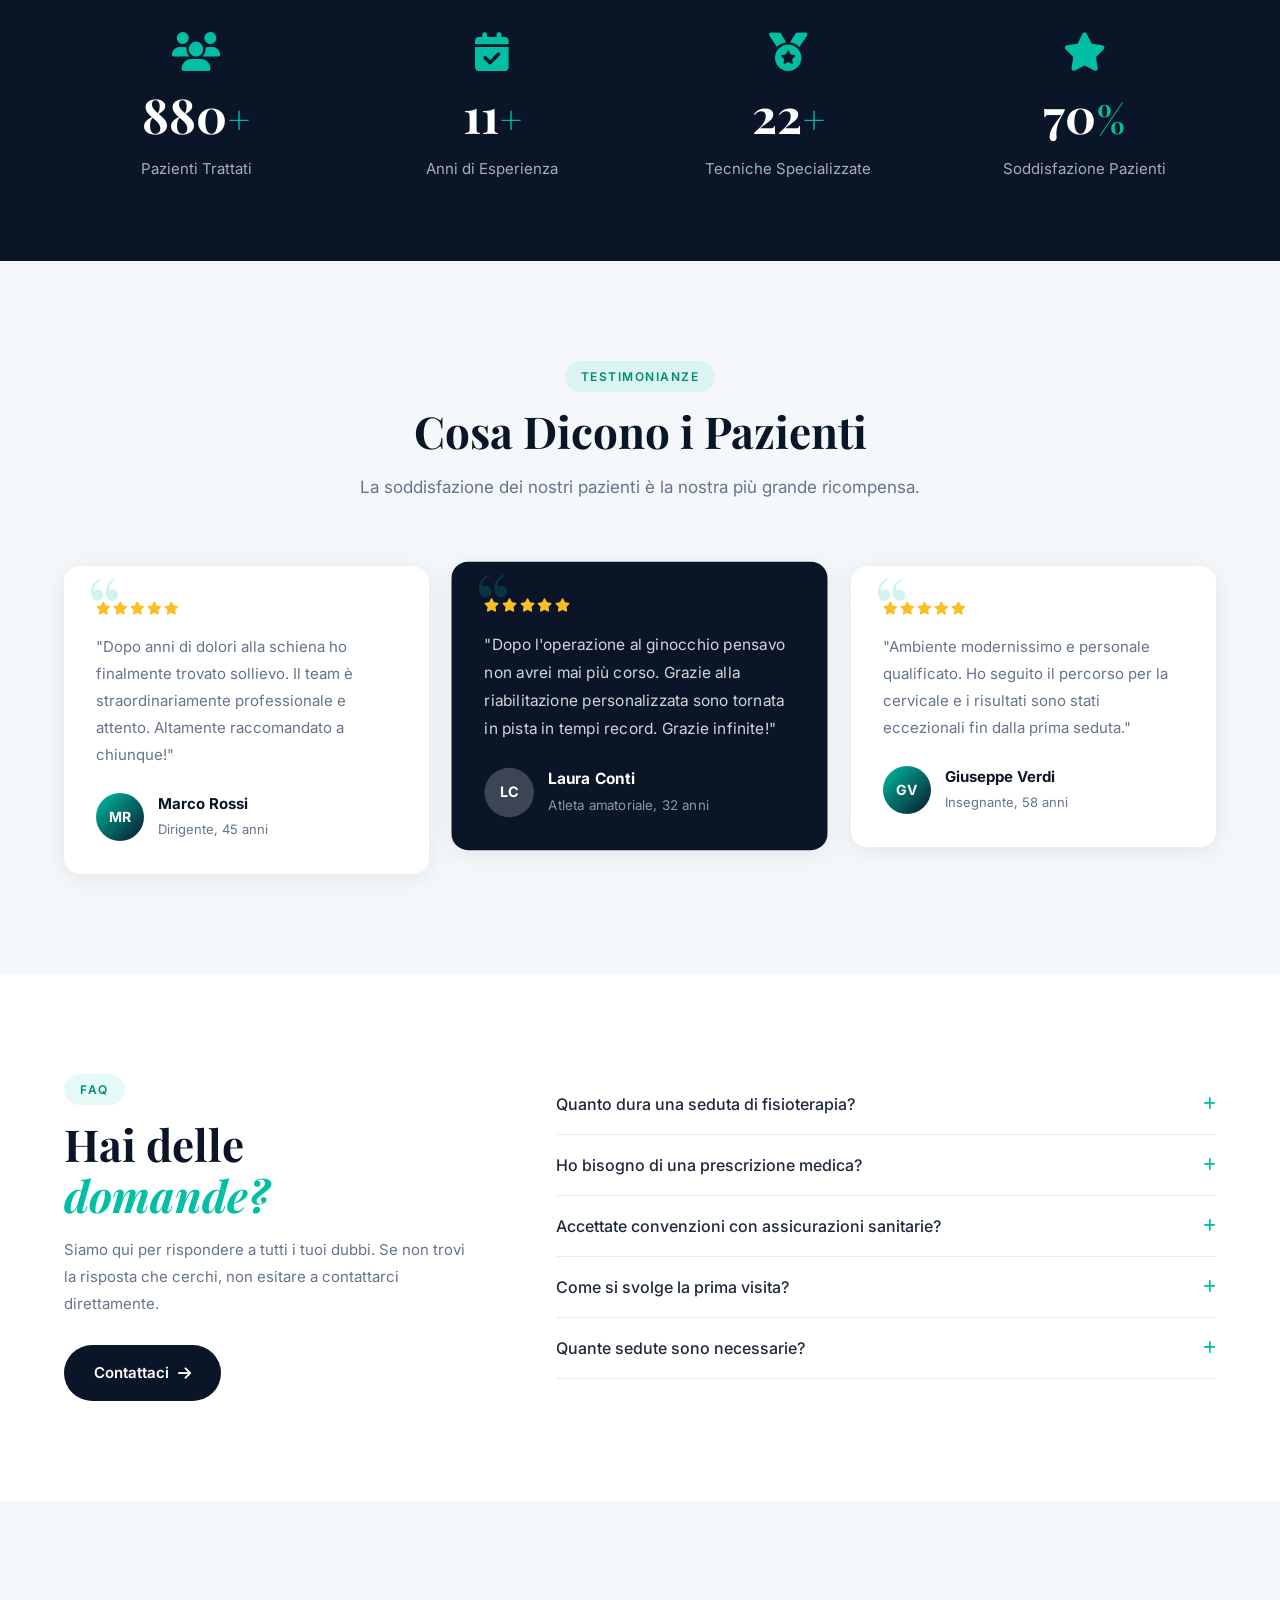
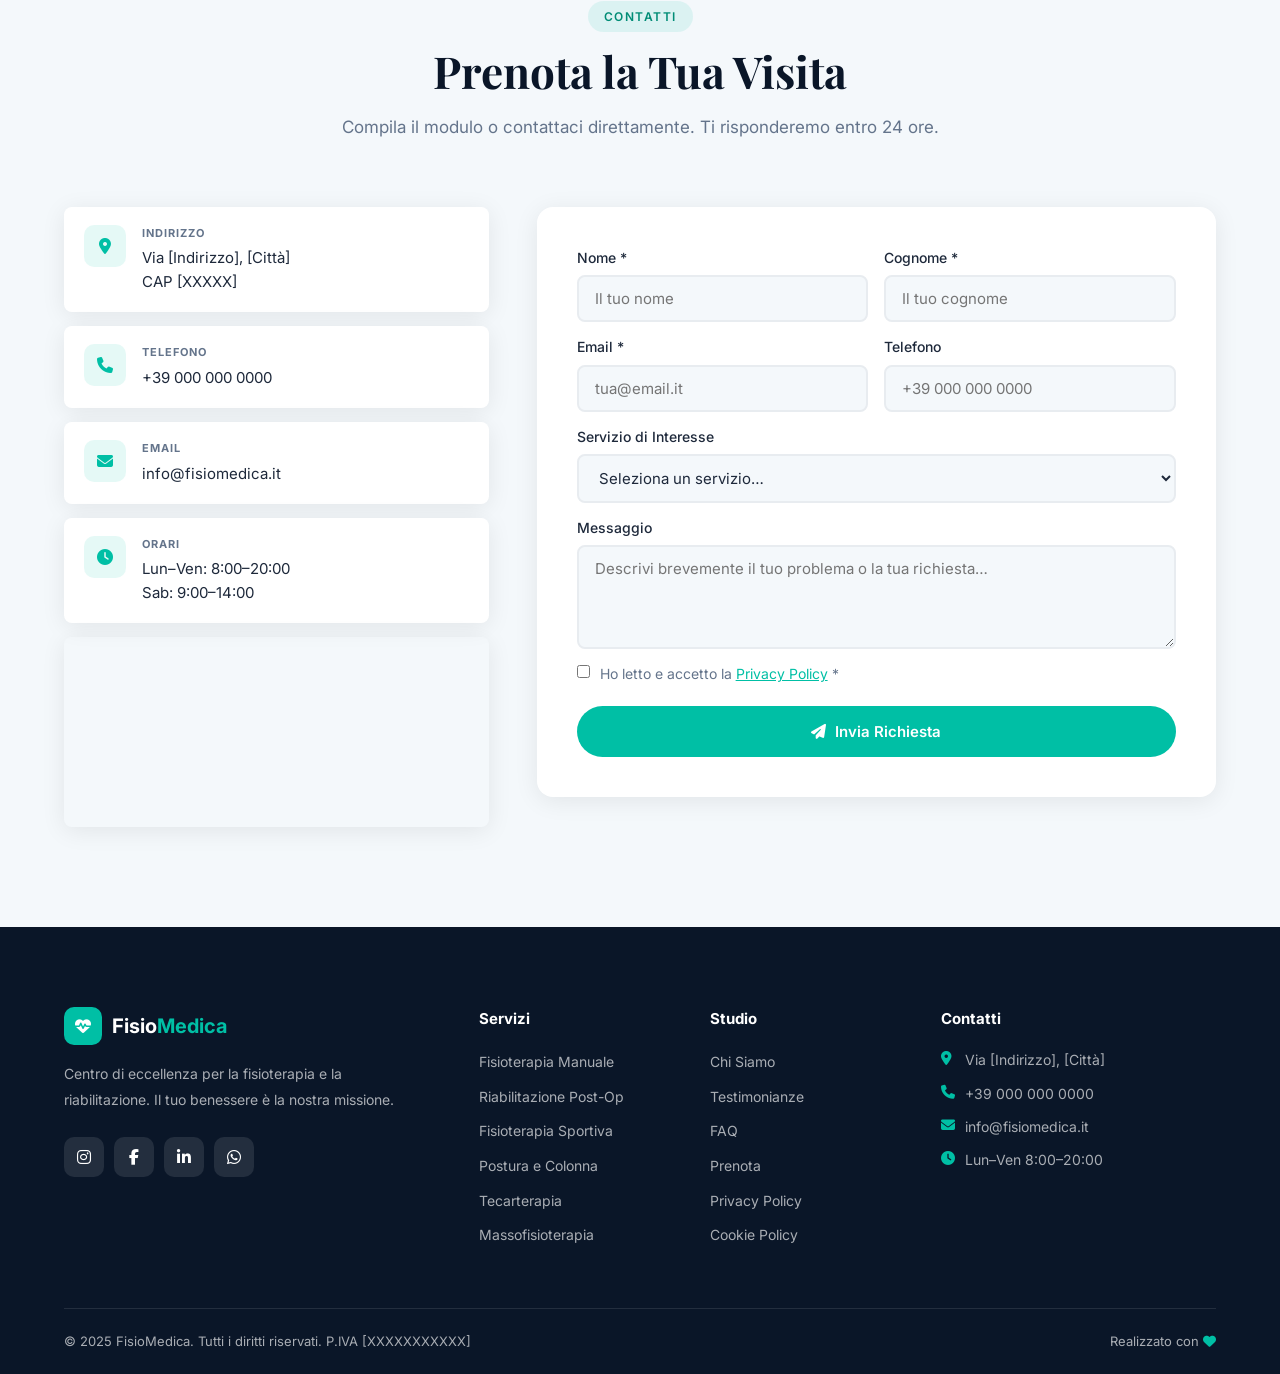
==== commit d43ecba6: "Update index.html backend email" ====
--- a/index.html
+++ b/index.html
@@ -418,7 +418,10 @@
         </div>
       </div>
 
-      <form class="contact-form fade-in" id="contactForm" novalidate>
+      <!-- Sostituisci YOUR_FORMSPREE_ID con l'ID ottenuto su formspree.io -->
+      <form class="contact-form fade-in" id="contactForm"
+            action="https://formspree.io/f/xredelvy"
+            method="POST" novalidate>
         <div class="form-row">
           <div class="form-group">
             <label for="nome">Nome *</label>
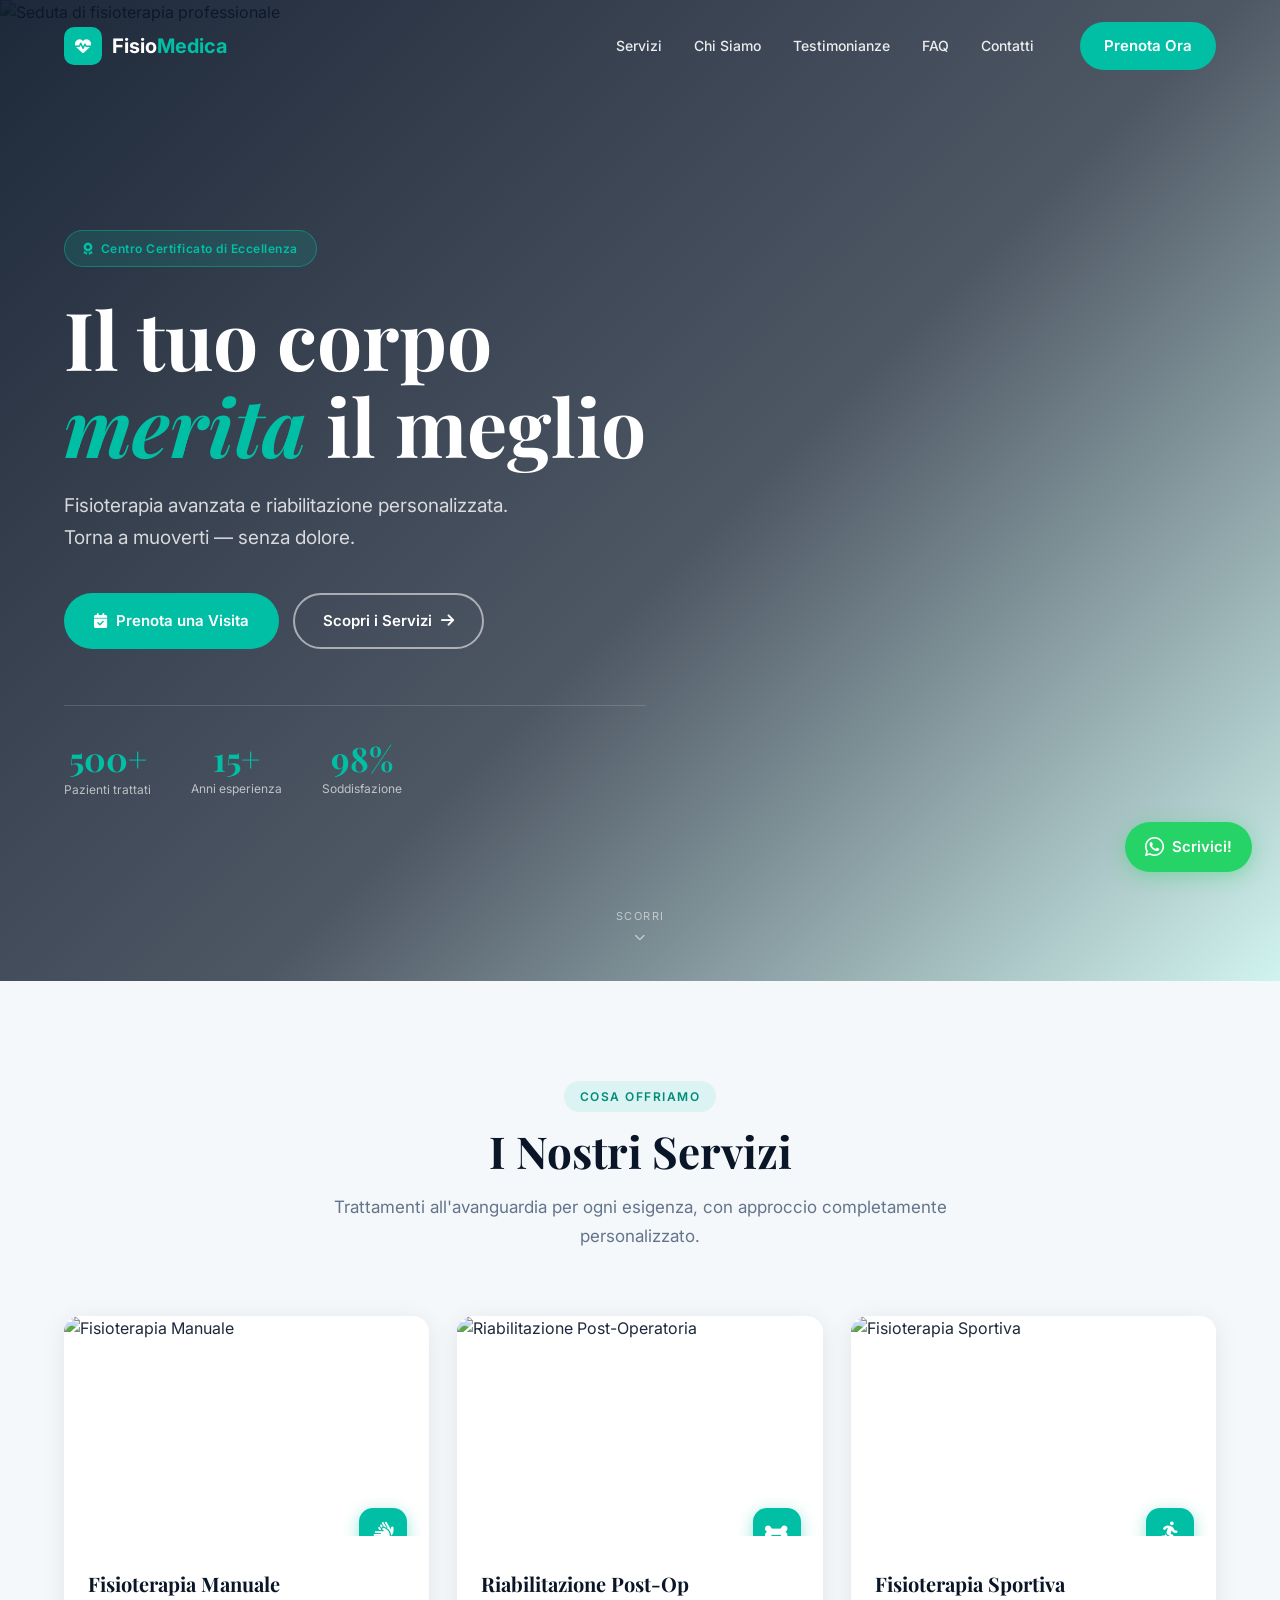
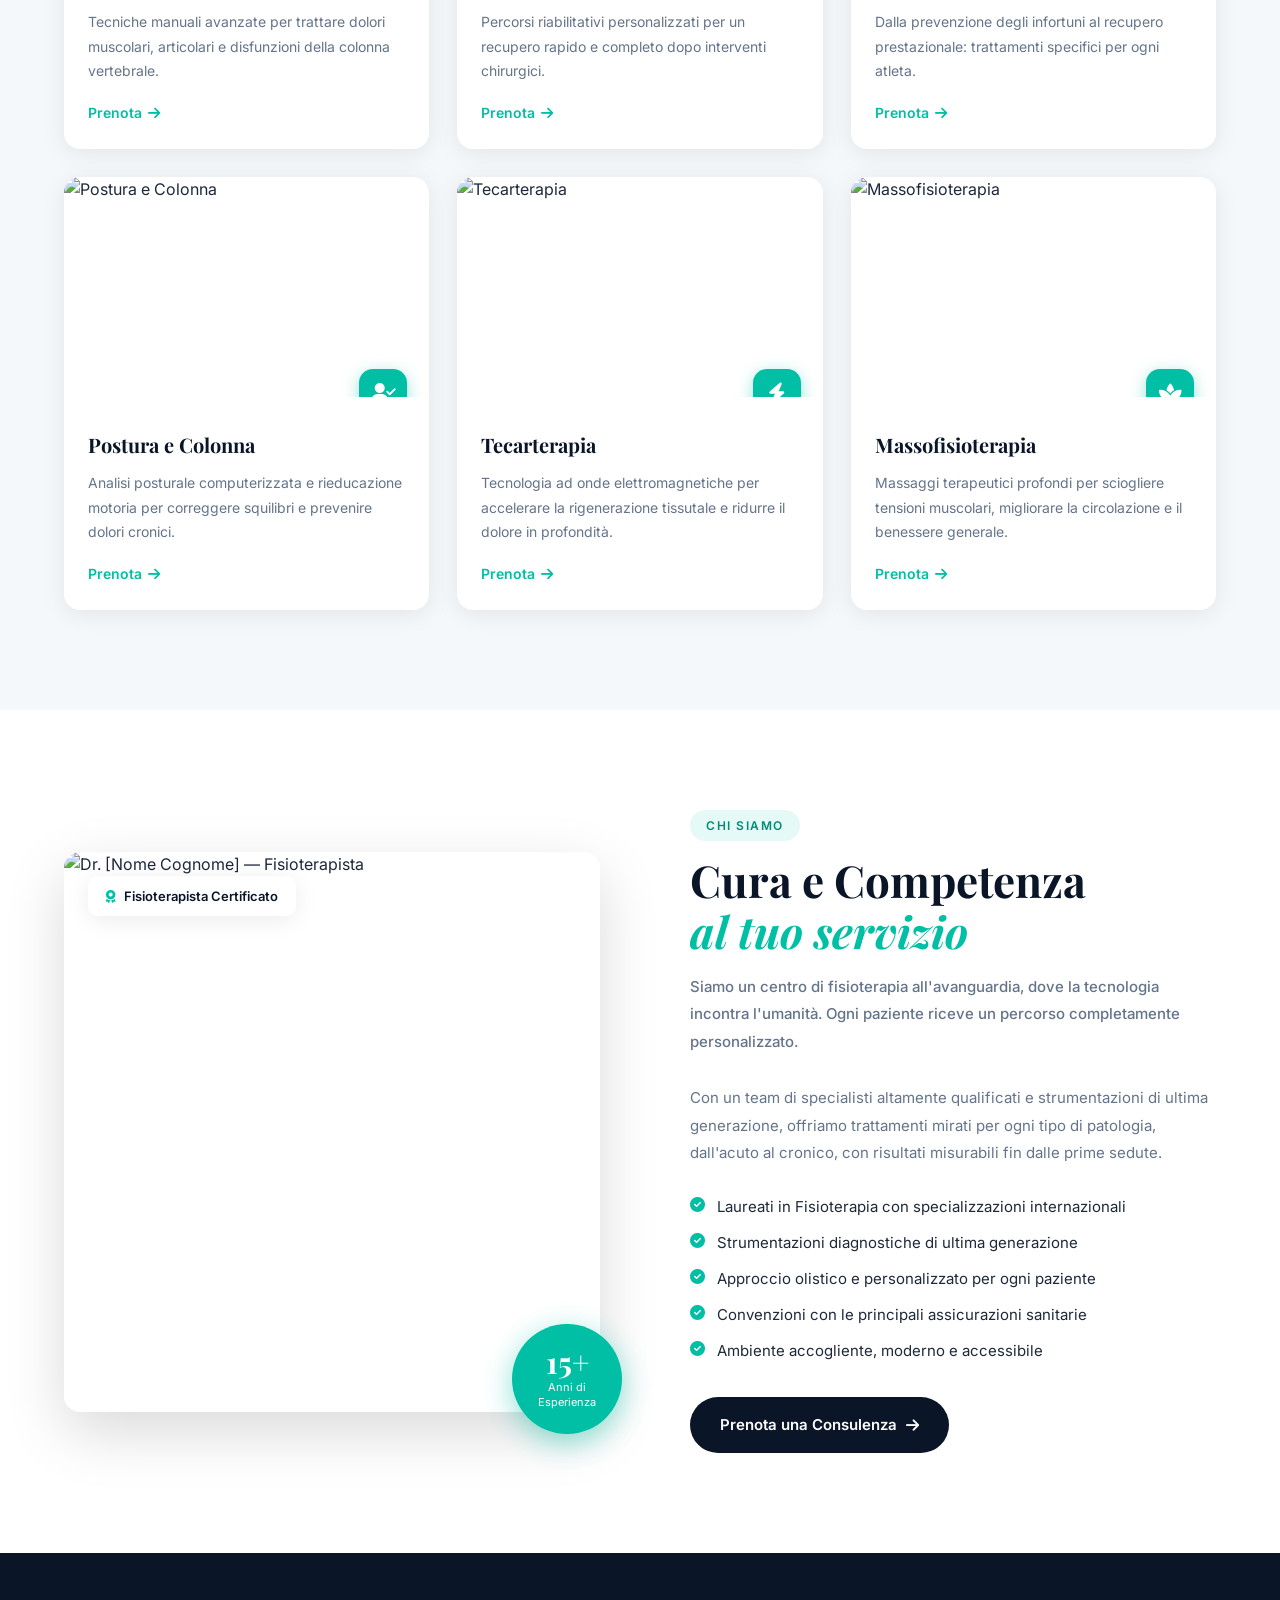
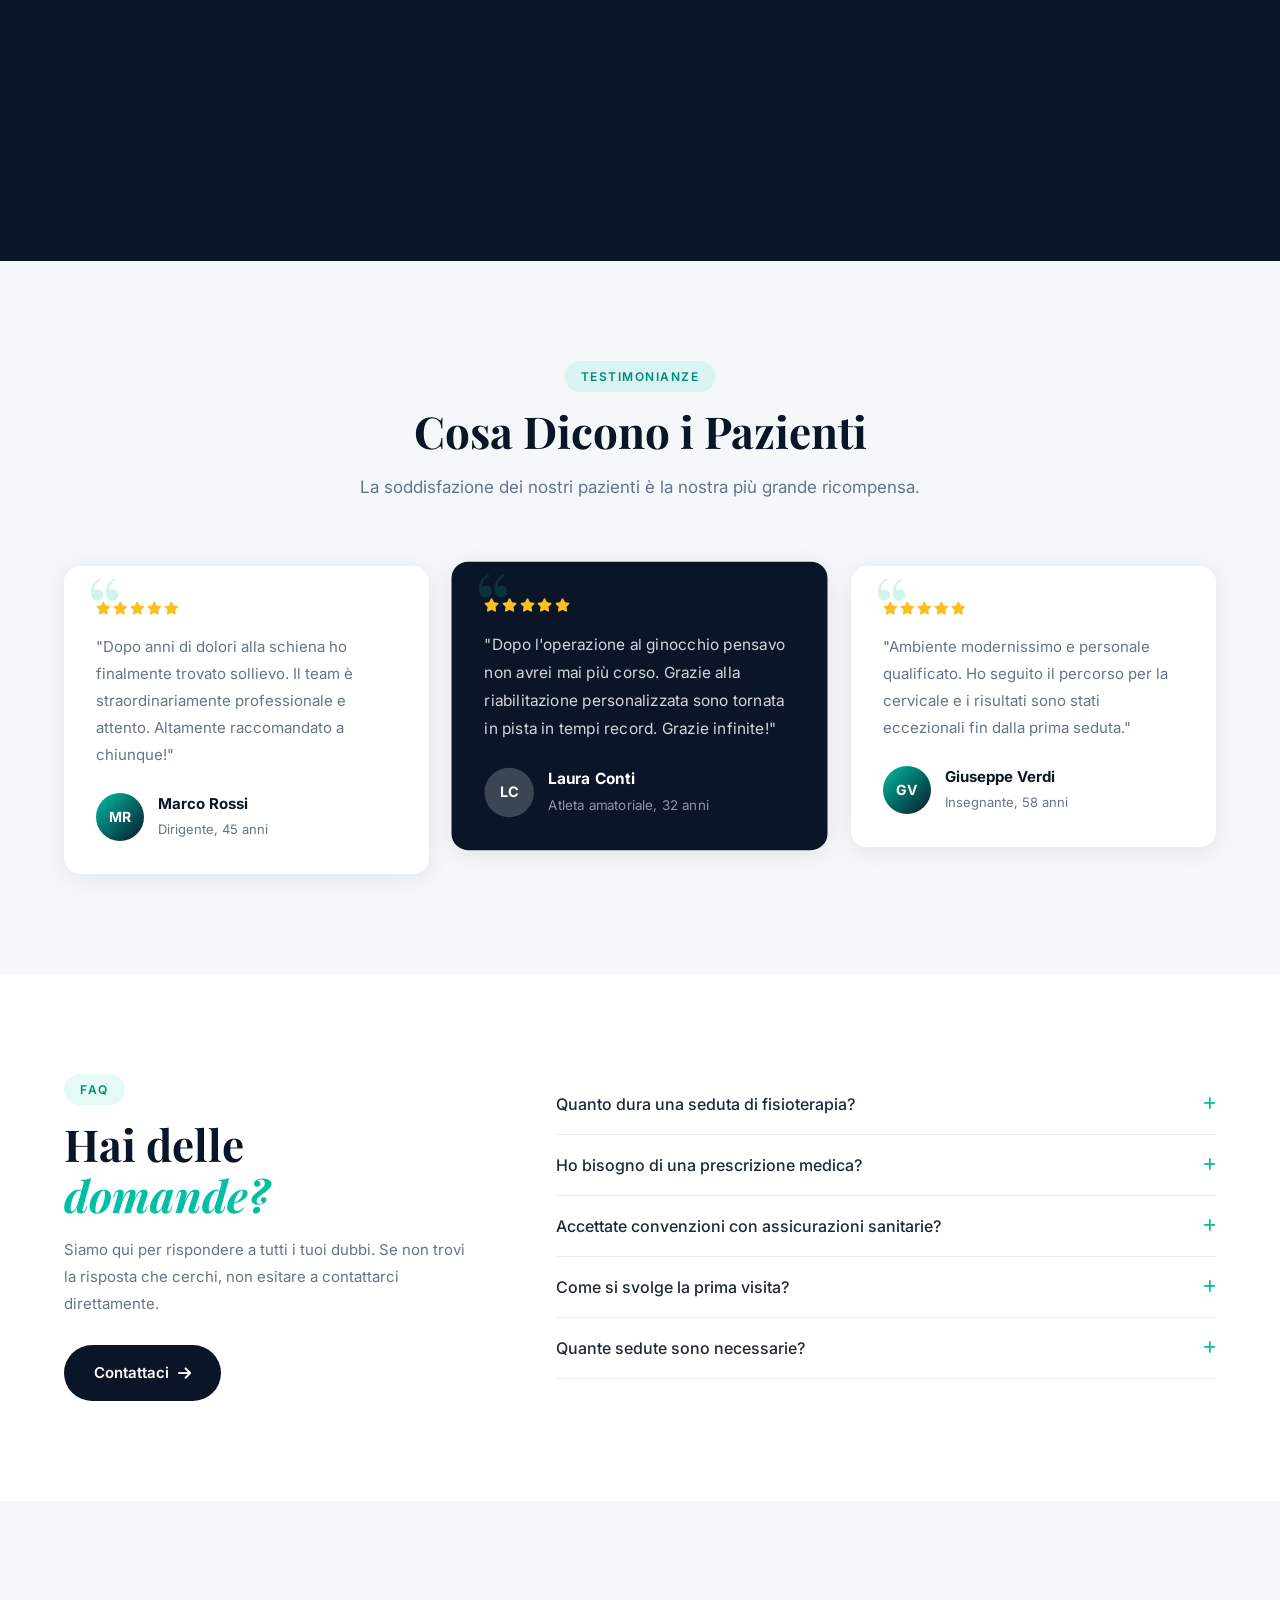
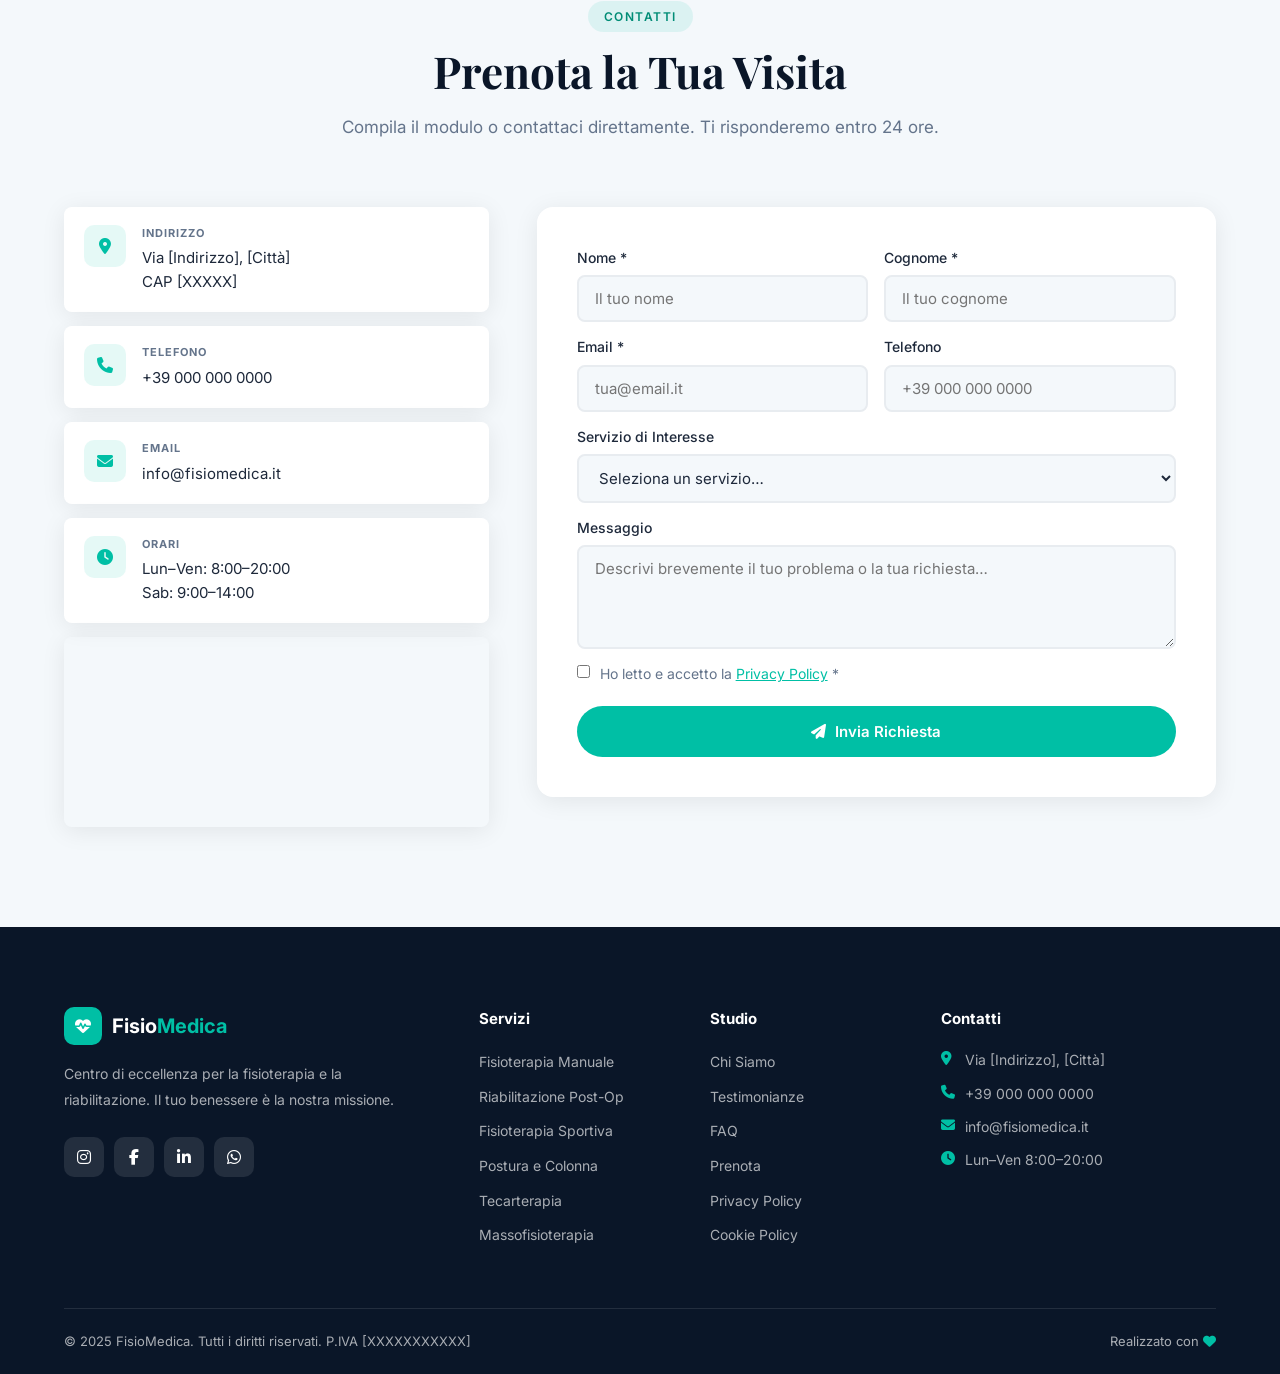
==== commit 6f0a0ba9: "Update index.html" ====
--- a/index.html
+++ b/index.html
@@ -188,7 +188,7 @@
 
       <div class="about-image fade-in">
         <div class="about-img-wrap">
-          <img src="https://images.unsplash.com/photo-1612349317150-e413f6a5b16d?auto=format&fit=crop&w=800&q=80"
+          <img src="foto-medico.jpeg"
                alt="Dr. [Nome Cognome] — Fisioterapista" loading="lazy">
           <div class="about-badge">
             <i class="fas fa-award"></i>
--- a/css/style.css
+++ b/css/style.css
@@ -680,3 +680,4 @@
   .whatsapp-btn span { display: none; }
   .whatsapp-btn { border-radius: 50%; width: 56px; height: 56px; padding: 0; justify-content: center; }
 }
+
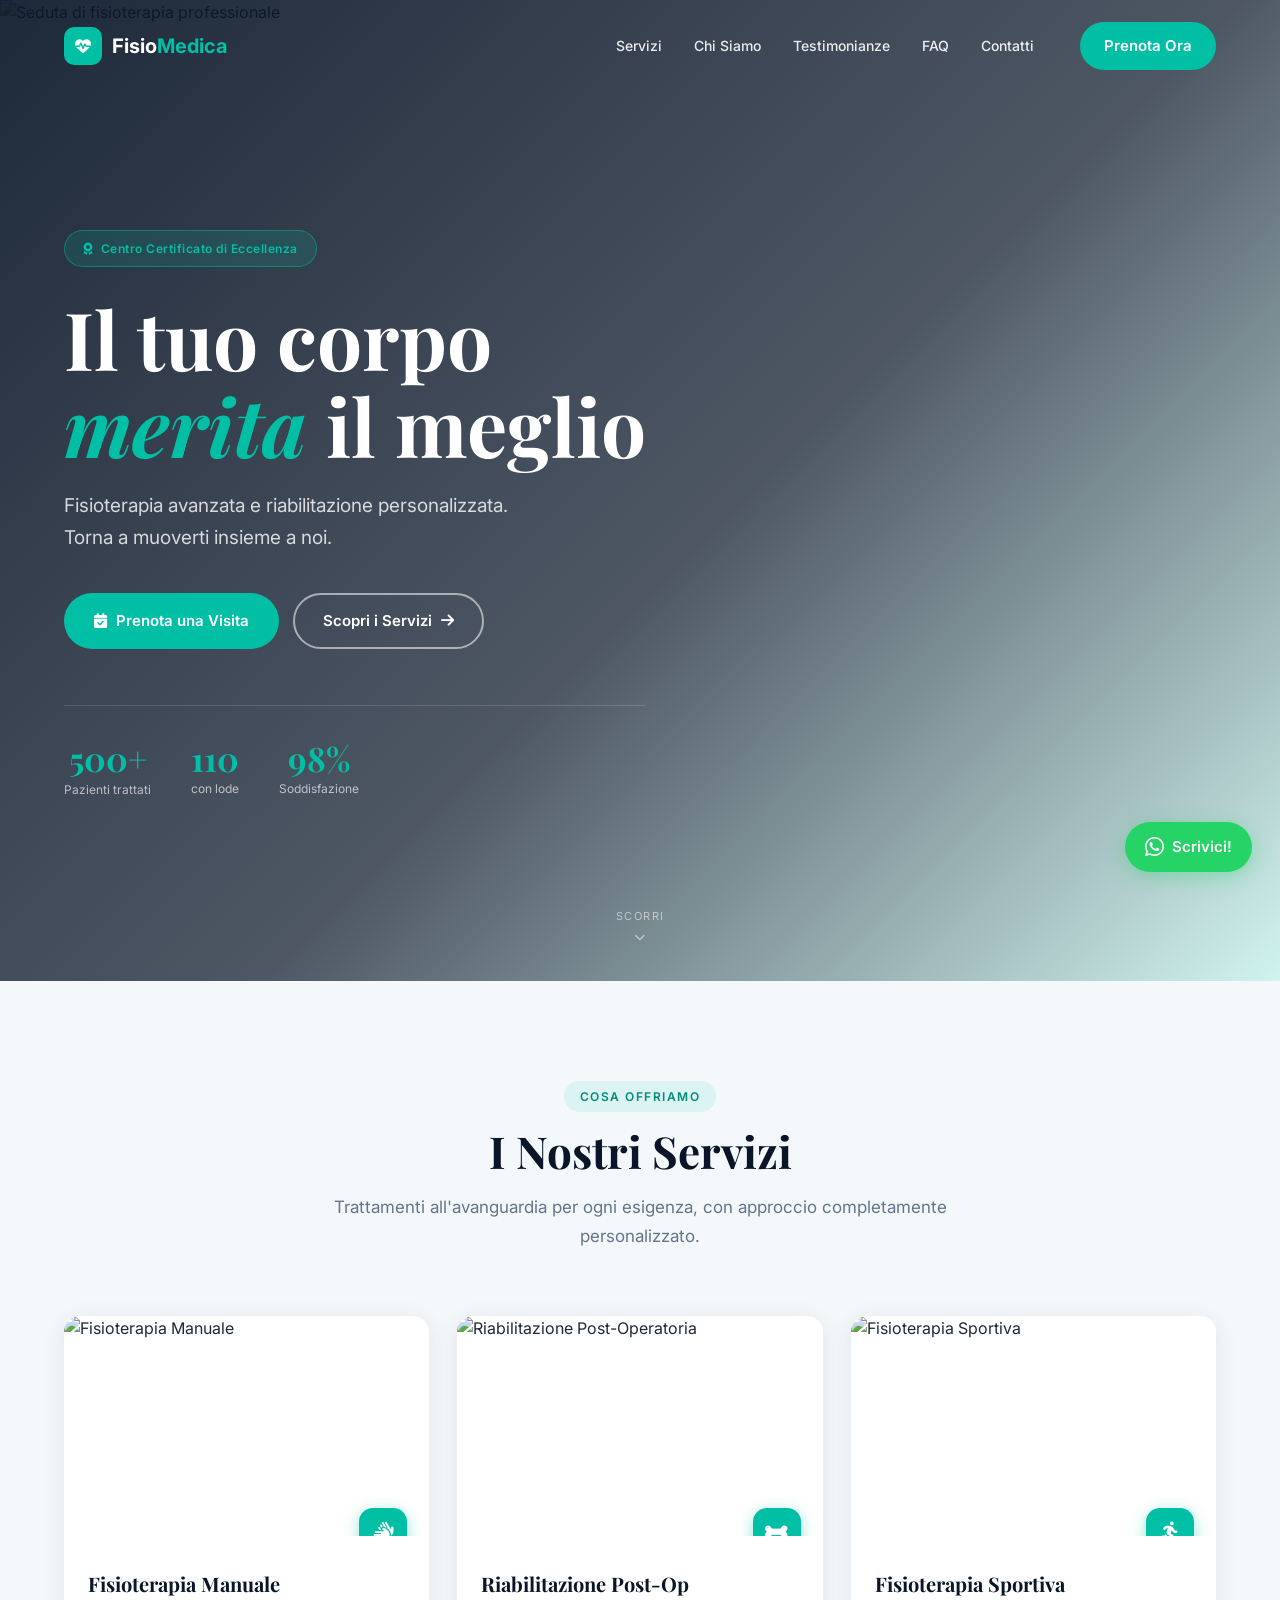
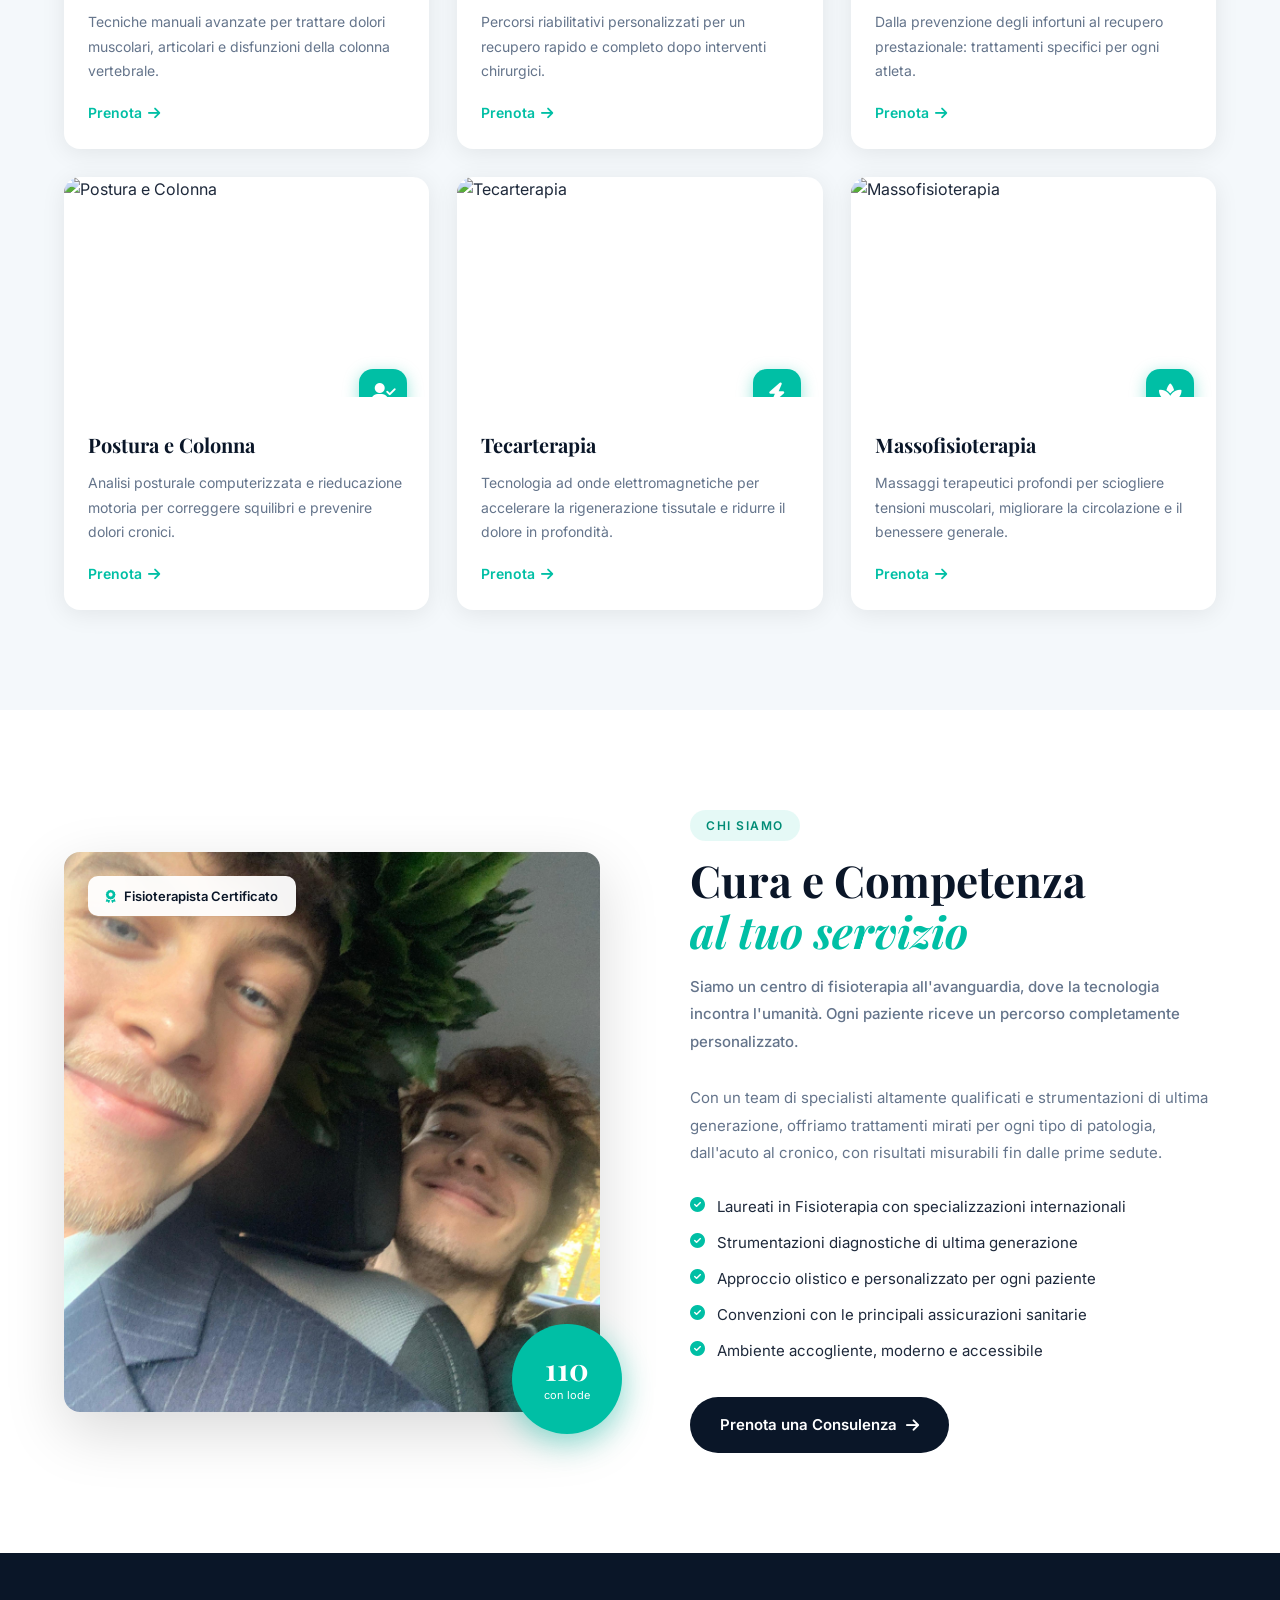
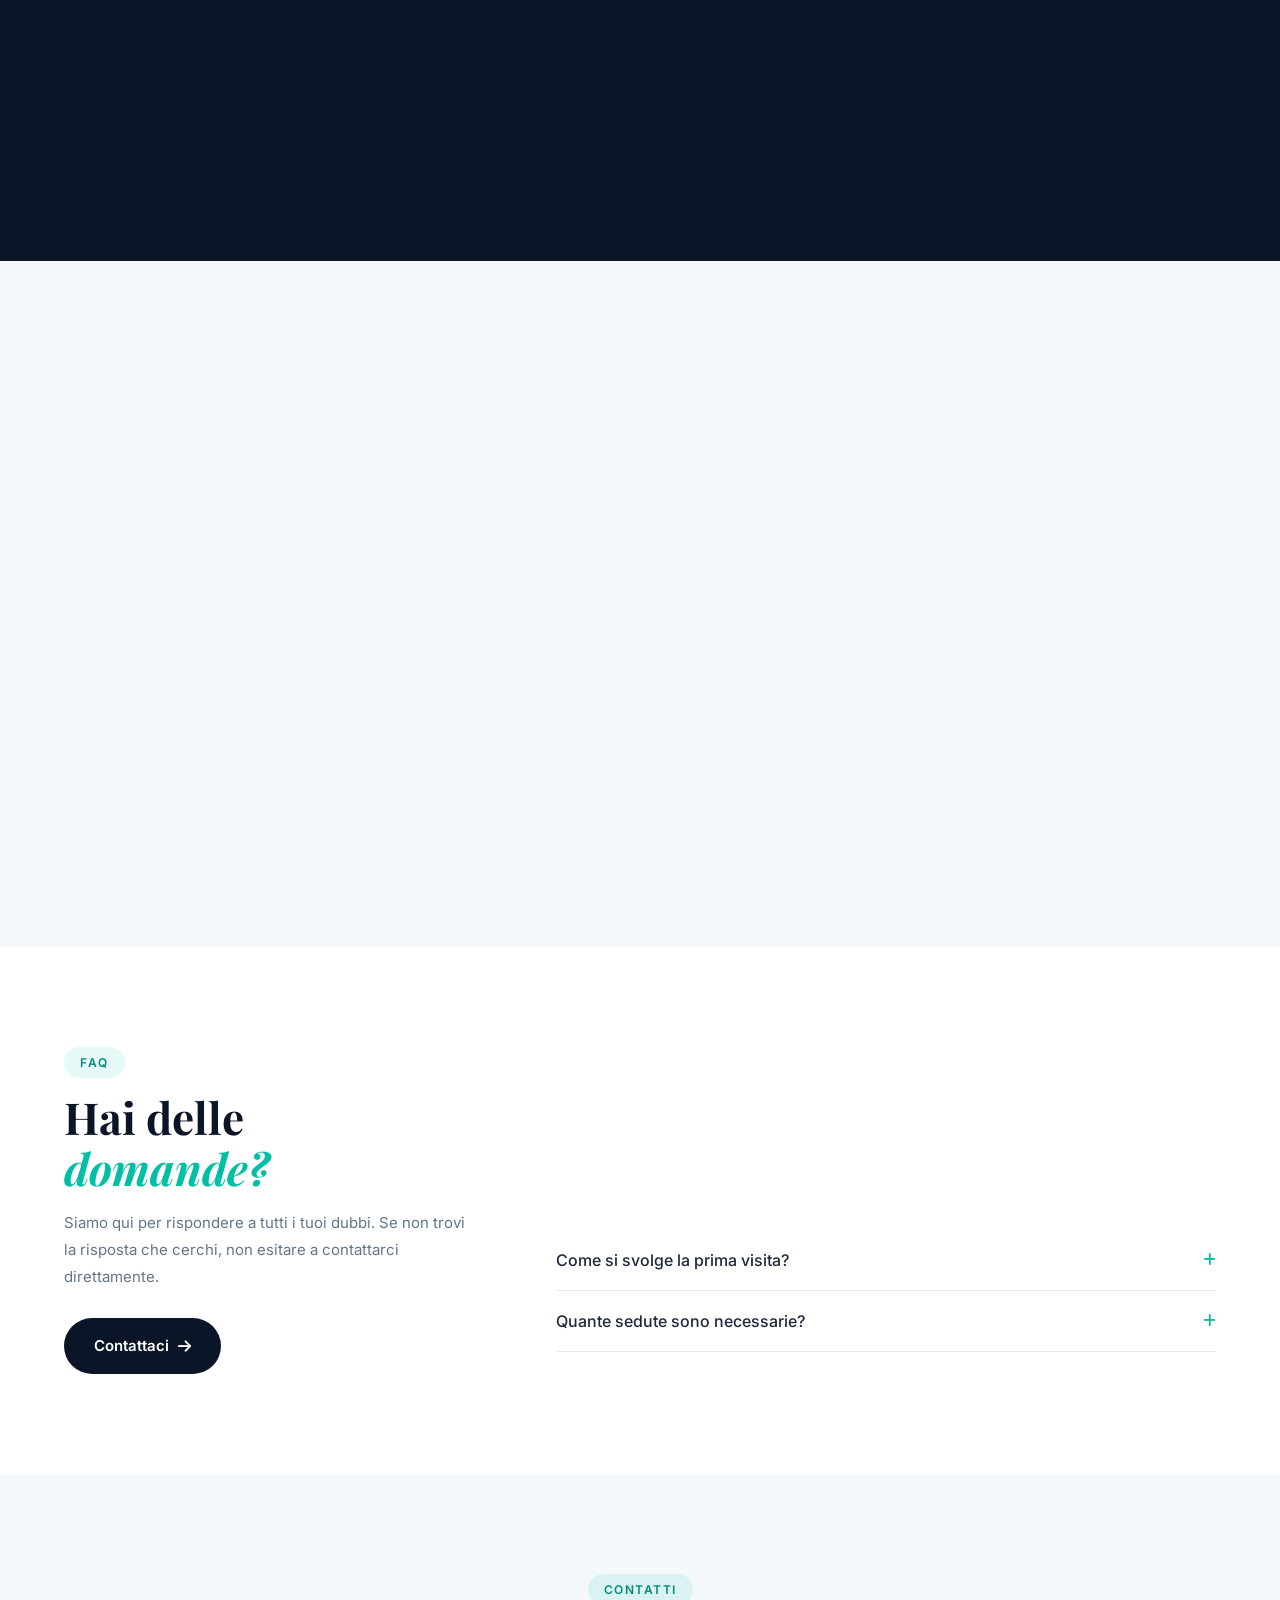
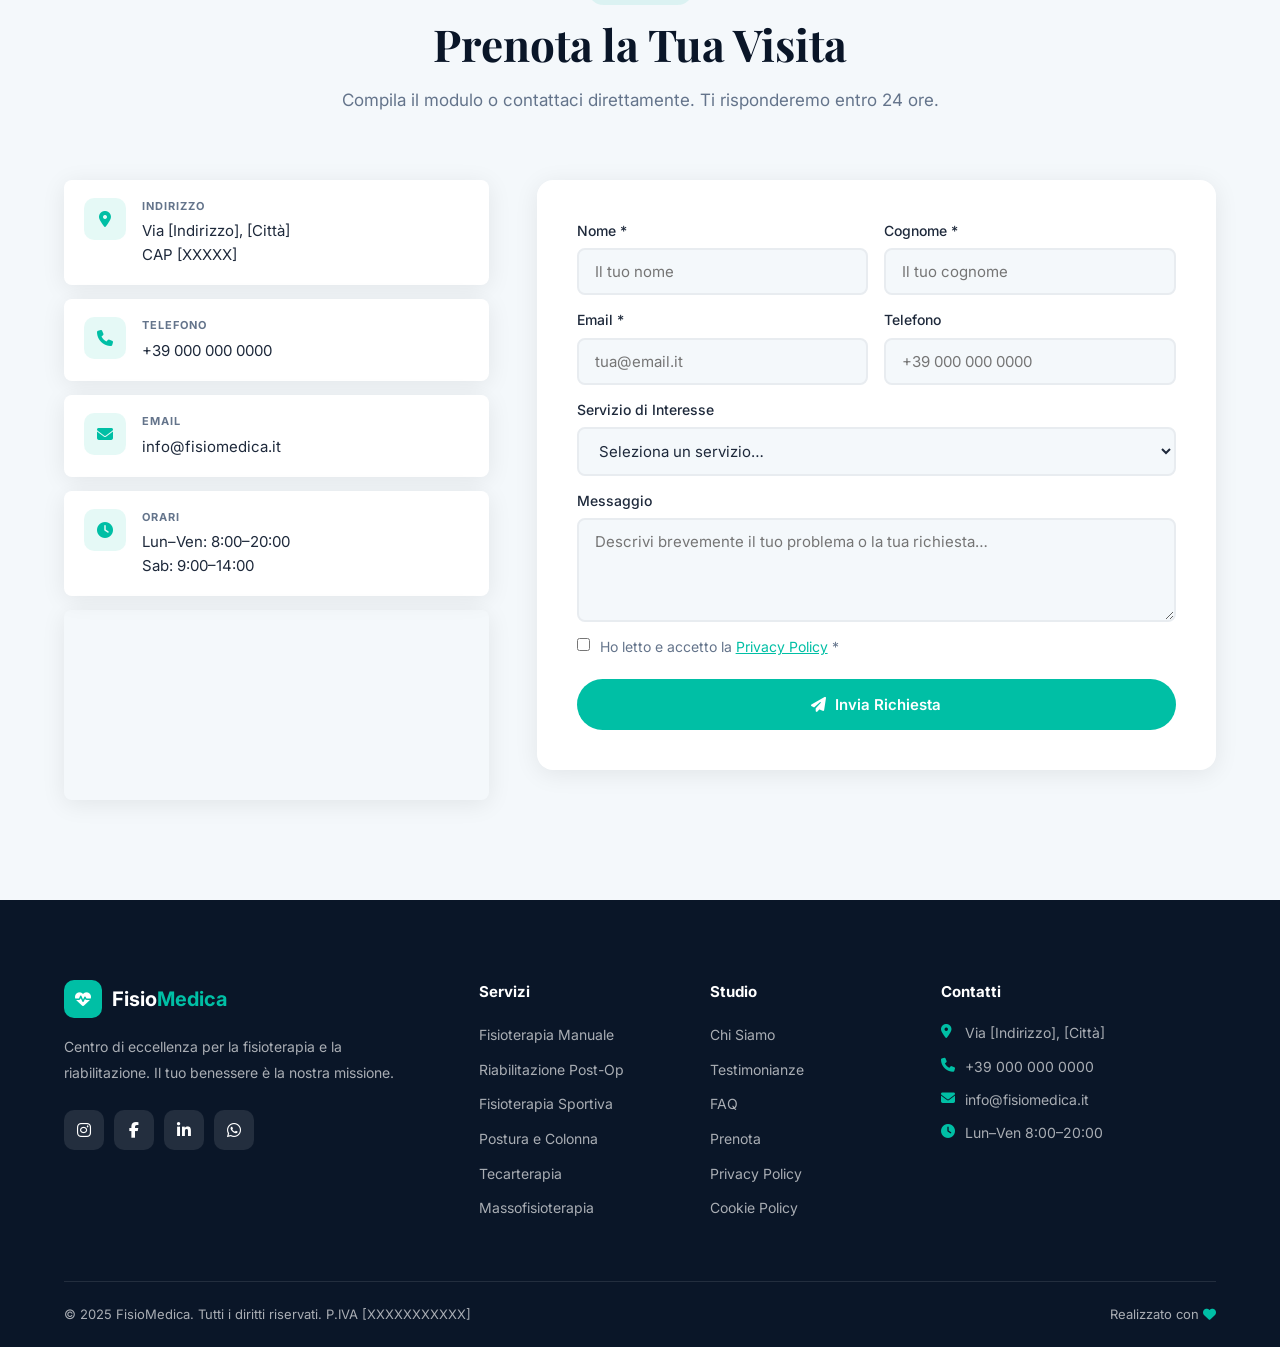
==== commit a2468a1c: "Update index.html" ====
--- a/index.html
+++ b/index.html
@@ -3,7 +3,7 @@
 <head>
   <meta charset="UTF-8">
   <meta name="viewport" content="width=device-width, initial-scale=1.0">
-  <title>FisioMedica | Fisioterapia Avanzata</title>
+  <title>Nazareno | Fisioterapia Avanzata</title>
   <meta name="description" content="Centro di fisioterapia avanzata. Trattamenti personalizzati, tecnologie all'avanguardia e professionisti esperti per il tuo recupero.">
   <meta property="og:title" content="FisioMedica | Fisioterapia Avanzata">
   <meta property="og:description" content="Centro di eccellenza per la fisioterapia e la riabilitazione.">
@@ -58,7 +58,7 @@
     </h1>
     <p class="hero-subtitle">
       Fisioterapia avanzata e riabilitazione personalizzata.<br>
-      Torna a muoverti — senza dolore.
+      Torna a muoverti insieme a noi.
     </p>
     <div class="hero-cta">
       <a href="#contatti" class="btn btn-accent">
@@ -74,8 +74,8 @@
         <span class="stat-label">Pazienti trattati</span>
       </div>
       <div class="hero-stat">
-        <span class="stat-number">15+</span>
-        <span class="stat-label">Anni esperienza</span>
+        <span class="stat-number">110</span>
+        <span class="stat-label">con lode</span>
       </div>
       <div class="hero-stat">
         <span class="stat-number">98%</span>
@@ -196,8 +196,8 @@
           </div>
         </div>
         <div class="about-exp">
-          <span class="exp-number">15+</span>
-          <span class="exp-text">Anni di<br>Esperienza</span>
+          <span class="exp-number">110</span>
+          <span class="exp-text">con lode</span>
         </div>
       </div>
 
@@ -272,12 +272,12 @@
         <div class="stars">
           <i class="fas fa-star"></i><i class="fas fa-star"></i><i class="fas fa-star"></i><i class="fas fa-star"></i><i class="fas fa-star"></i>
         </div>
-        <p>"Dopo anni di dolori alla schiena ho finalmente trovato sollievo. Il team è straordinariamente professionale e attento. Altamente raccomandato a chiunque!"</p>
+        <p>"Per la seconda volta dopo un infortunio sono riusciti a farmi tornare a giocare come prima, professionali e bravissimi! Super raccomandati"</p>
         <div class="testimonial-author">
           <div class="author-avatar">MR</div>
           <div class="author-info">
-            <strong>Marco Rossi</strong>
-            <span>Dirigente, 45 anni</span>
+            <strong>Andrea Fossà</strong>
+            <span>Calciatore, 25 anni</span>
           </div>
         </div>
       </div>
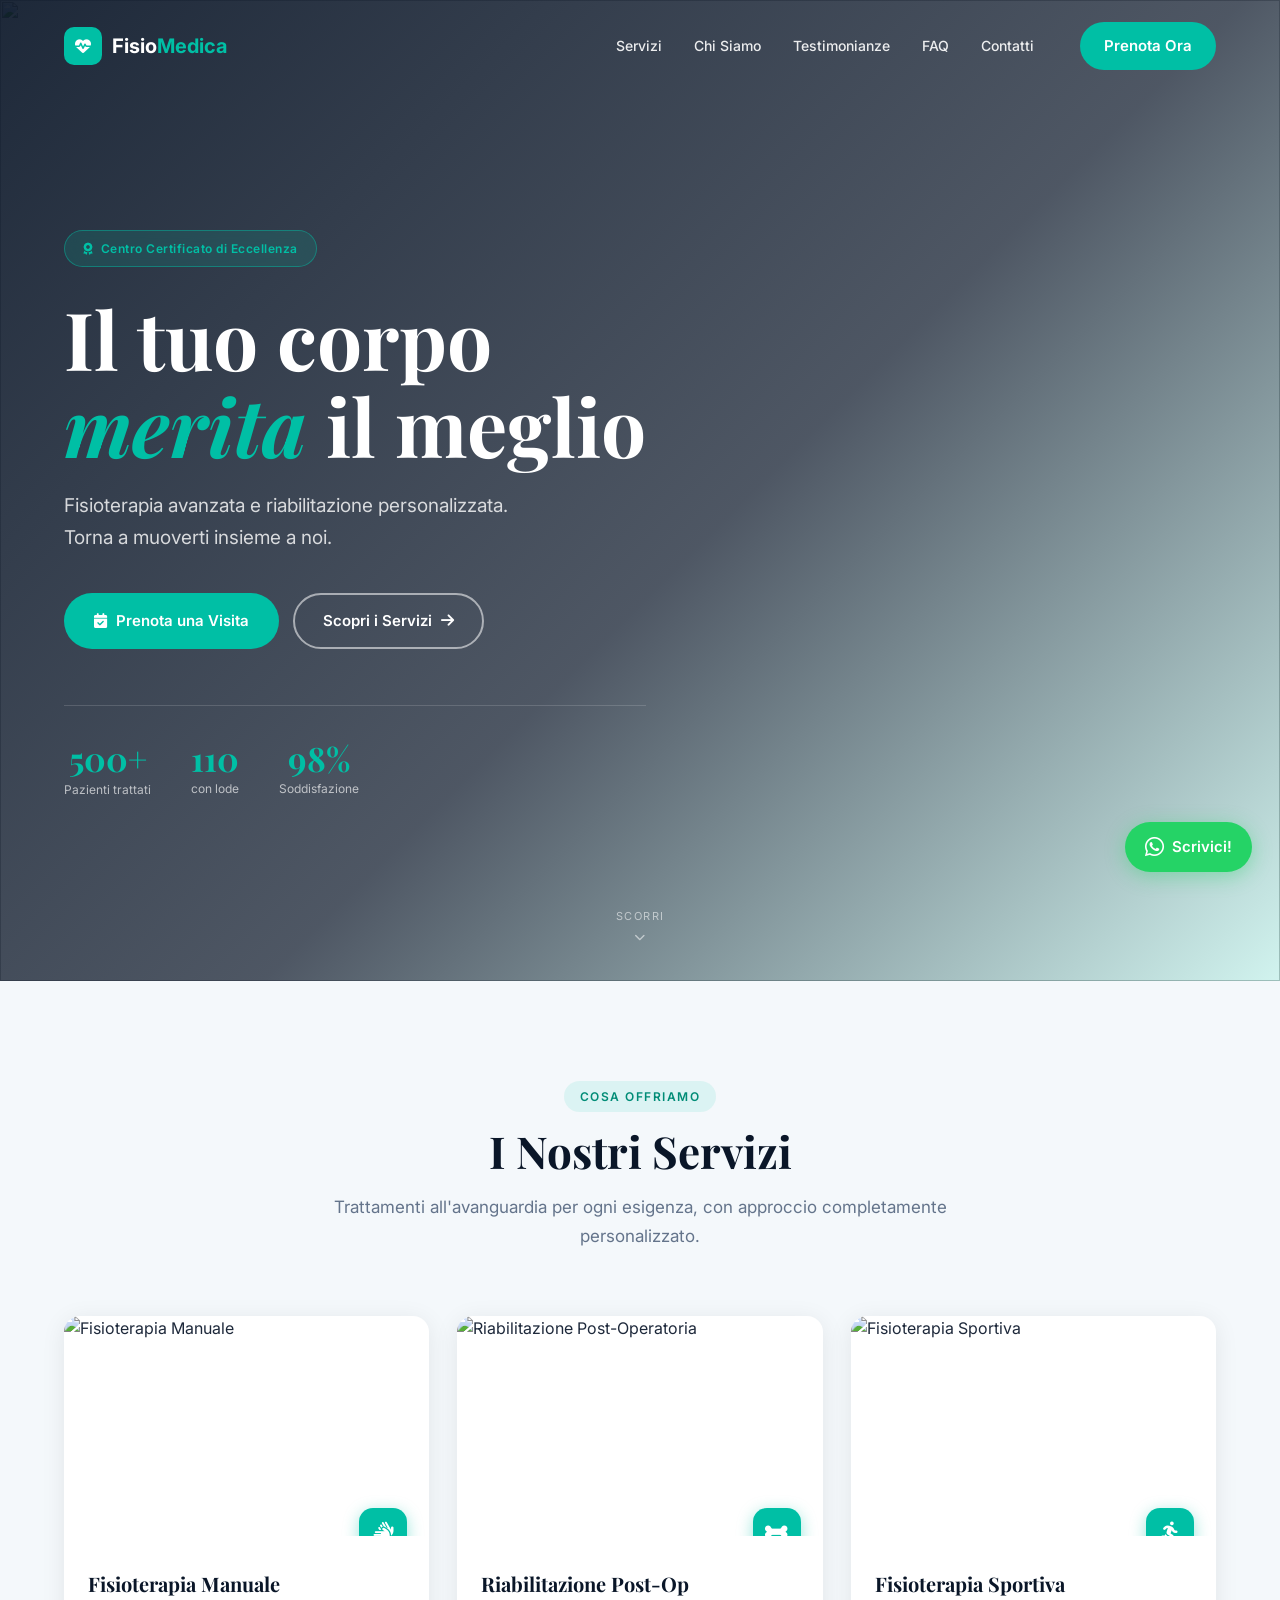
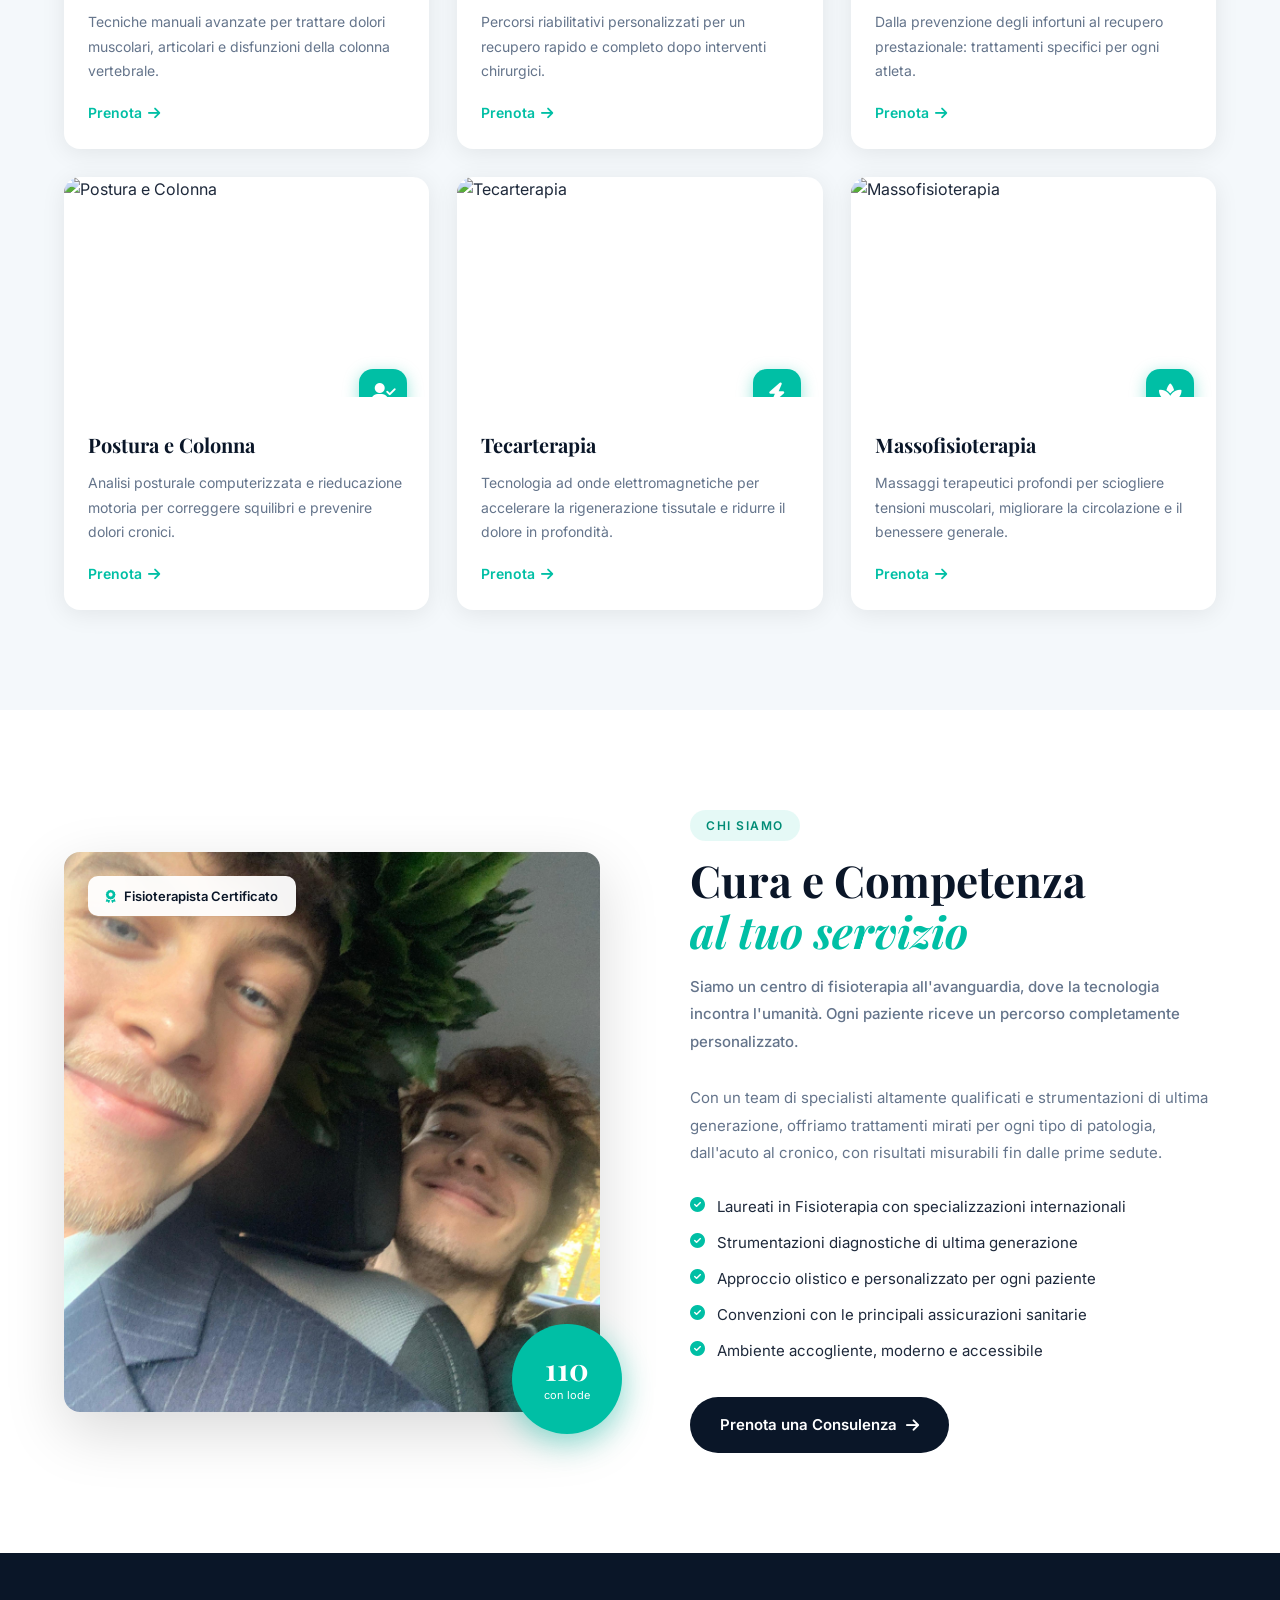
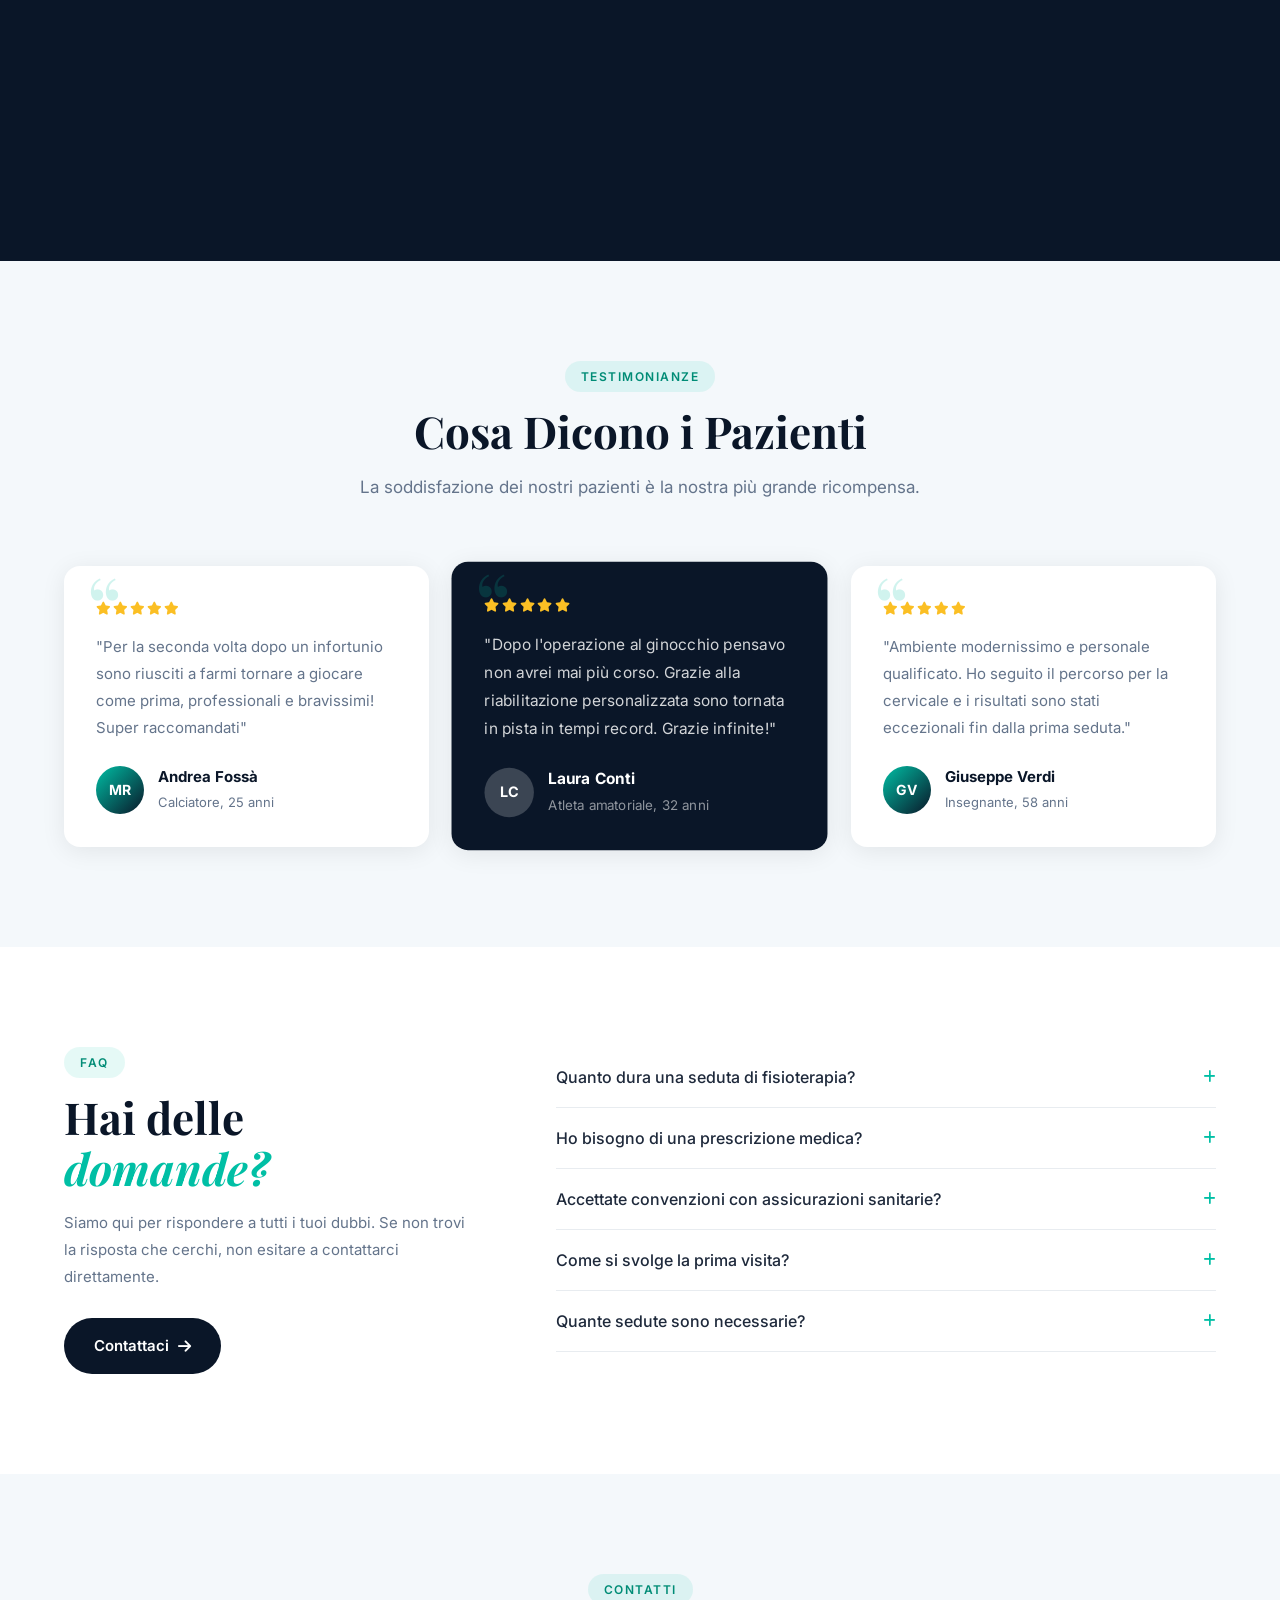
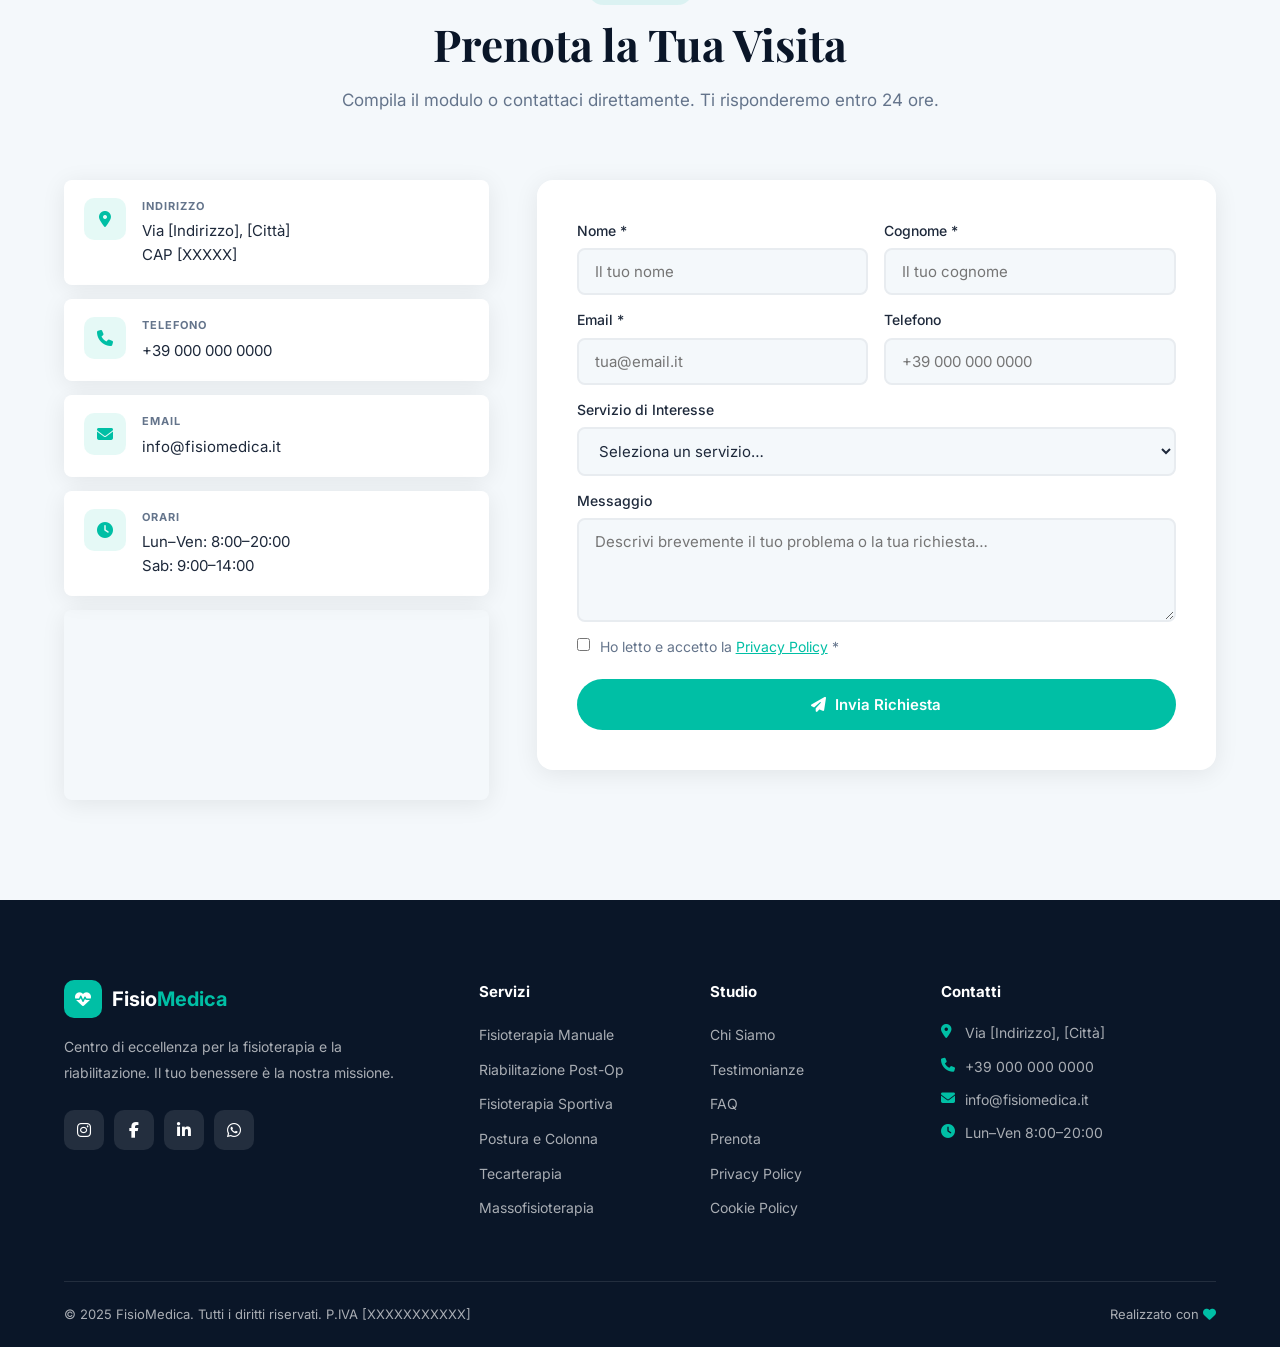
==== commit 47ebcda4: "Update index.html" ====
--- a/index.html
+++ b/index.html
@@ -43,7 +43,6 @@
   <div class="hero-bg">
     <img
       src="https://images.unsplash.com/photo-1576091160399-112ba8d25d1f?auto=format&fit=crop&w=1920&q=80"
-      alt="Seduta di fisioterapia professionale"
       class="hero-img">
     <div class="hero-overlay"></div>
   </div>
